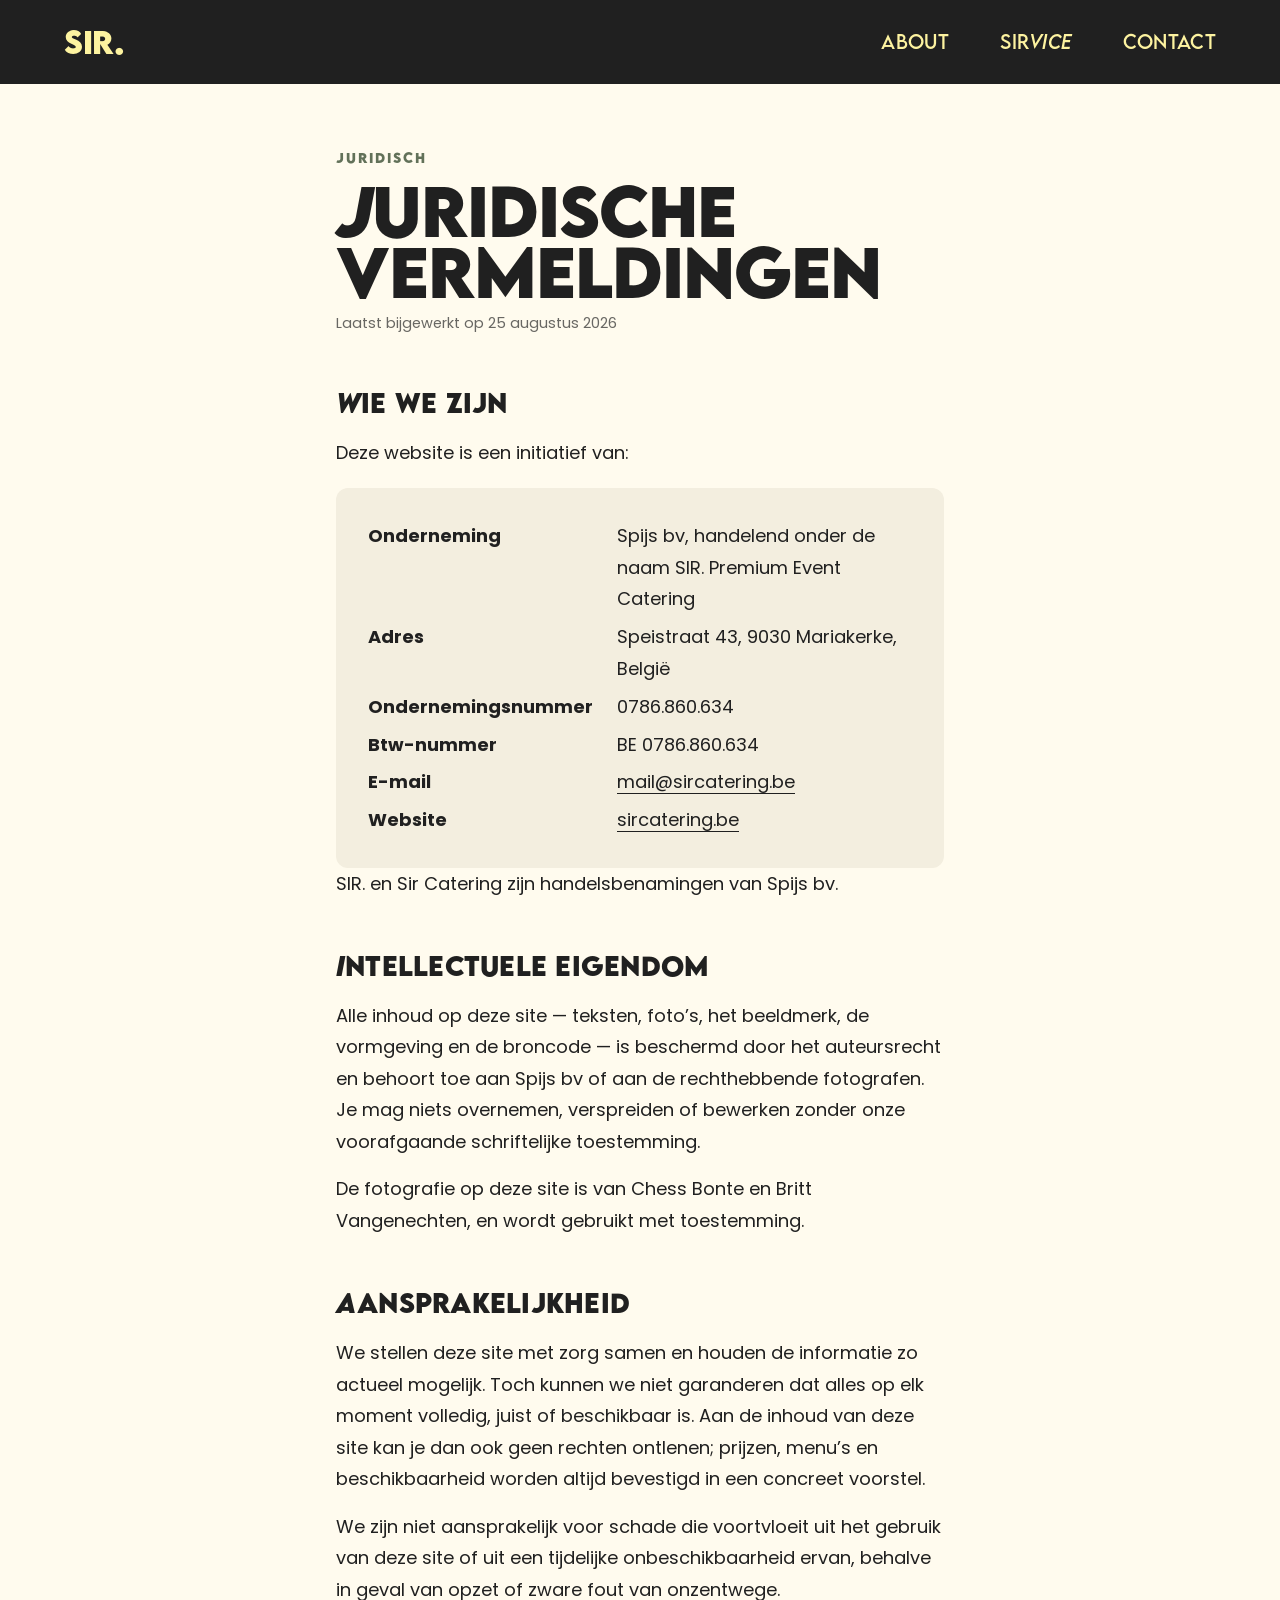
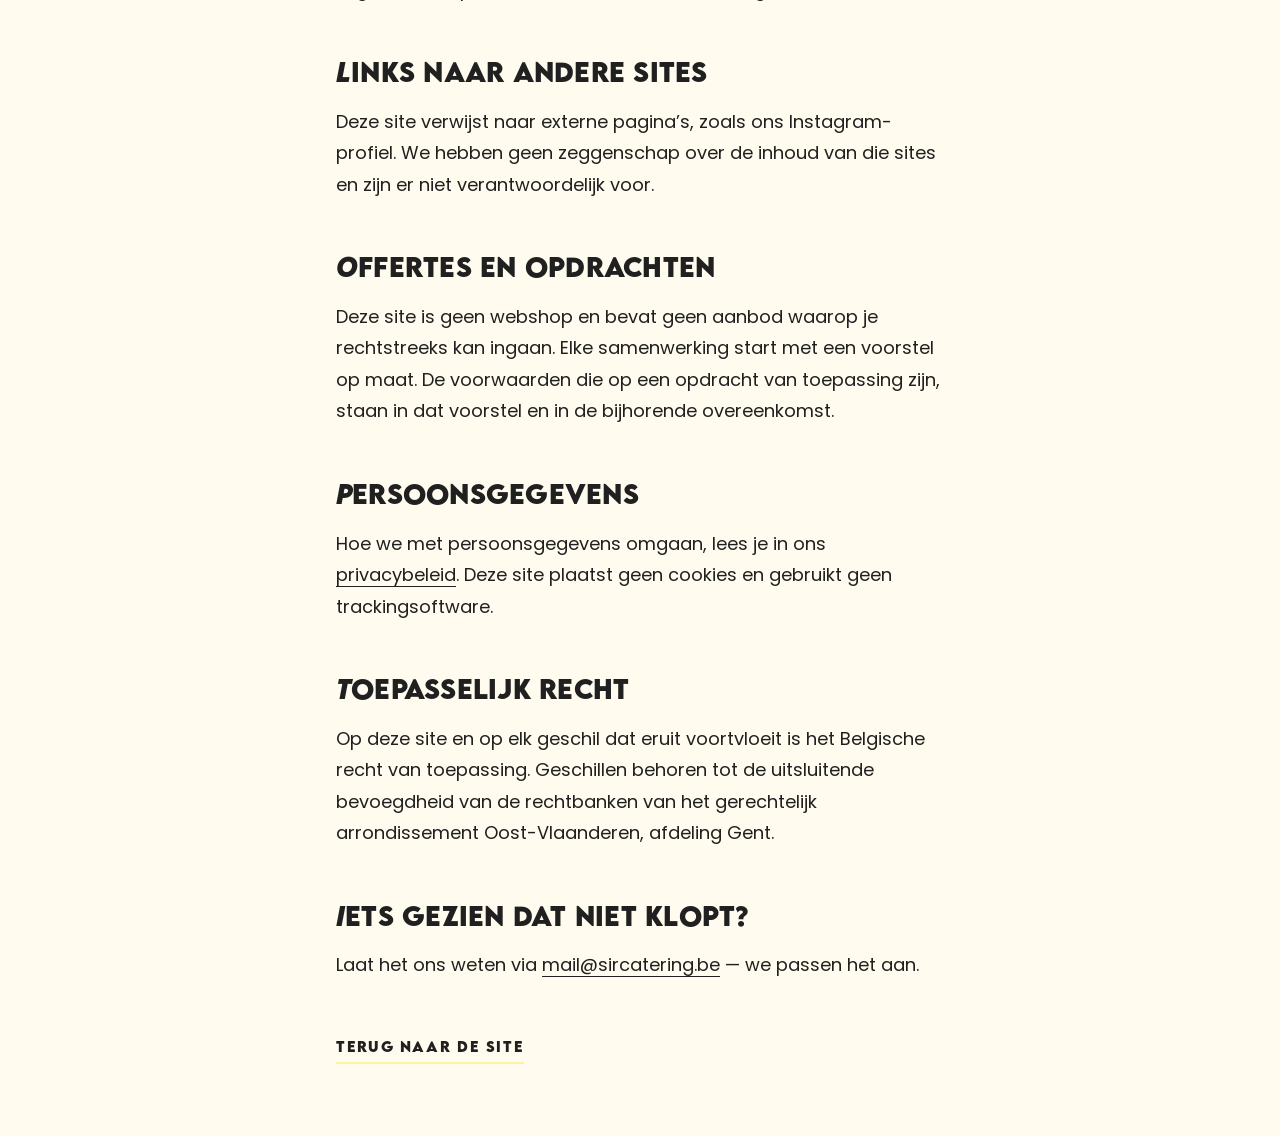
==== juridisch.html @ 424f3601 "Voeg de juridische vermeldingen toe en haal Google Fonts weg Twee nieuwe pagina's in de huisstijl: p" ====
<!DOCTYPE html>
<html lang="nl">
<head>
<meta charset="utf-8">
<meta name="viewport" content="width=device-width, initial-scale=1">
<title>Juridische vermeldingen — SIR. Premium Event Catering</title>
<meta name="description" content="Juridische vermeldingen van Spijs bv (SIR. Premium Event Catering): ondernemingsgegevens, intellectuele eigendom, aansprakelijkheid en toepasselijk recht.">
<meta name="theme-color" content="#202020">
<link rel="canonical" href="https://sircatering.be/juridisch.html">

<link rel="icon" href="favicon.ico" sizes="16x16 24x24 32x32 48x48 64x64 128x128 256x256">
<link rel="icon" href="assets/img/favicon-32.png" type="image/png" sizes="32x32">
<link rel="apple-touch-icon" href="assets/img/apple-touch-icon.png">

<link rel="preload" href="fonts/Poppins-Regular.woff2" as="font" type="font/woff2" crossorigin>
<link rel="preload" href="fonts/LEMONMILK-Bold.woff2" as="font" type="font/woff2" crossorigin>
<link rel="stylesheet" href="assets/css/style.css">
</head>

<body>
<a class="skip-link" href="#inhoud">Naar de inhoud</a>

<header class="site-header is-visible">
  <a class="site-header__logo" href="index.html" aria-label="SIR. — naar de startpagina">SIR.</a>
  <nav class="site-header__nav" aria-label="Hoofdnavigatie">
    <a href="index.html#about">About</a>
    <a href="index.html#sirvice">Sir<em>vice</em></a>
    <a href="index.html#contact">Contact</a>
  </nav>
</header>

<main class="legal" id="inhoud">
  <p class="legal__kicker">Juridisch</p>
  <h1>Juridische vermeldingen</h1>
  <p class="legal__updated">Laatst bijgewerkt op 25 augustus 2026</p>

  <h2>Wie we zijn</h2>
  <p>Deze website is een initiatief van:</p>
  <div class="legal__card">
    <dl>
      <dt>Onderneming</dt><dd>Spijs bv, handelend onder de naam SIR. Premium Event Catering</dd>
      <dt>Adres</dt><dd>Speistraat 43, 9030 Mariakerke, België</dd>
      <dt>Ondernemingsnummer</dt><dd>0786.860.634</dd>
      <dt>Btw-nummer</dt><dd>BE 0786.860.634</dd>
      <dt>E-mail</dt><dd><a href="mailto:mail@sircatering.be">mail@sircatering.be</a></dd>
      <dt>Website</dt><dd><a href="https://sircatering.be">sircatering.be</a></dd>
    </dl>
  </div>

  <p>SIR. en Sir Catering zijn handelsbenamingen van Spijs bv.</p>

  <h2>Intellectuele eigendom</h2>
  <p>Alle inhoud op deze site — teksten, foto’s, het beeldmerk, de vormgeving en
  de broncode — is beschermd door het auteursrecht en behoort toe aan Spijs bv of
  aan de rechthebbende fotografen. Je mag niets overnemen, verspreiden of
  bewerken zonder onze voorafgaande schriftelijke toestemming.</p>
  <p>De fotografie op deze site is van Chess Bonte en Britt Vangenechten, en wordt
  gebruikt met toestemming.</p>

  <h2>Aansprakelijkheid</h2>
  <p>We stellen deze site met zorg samen en houden de informatie zo actueel
  mogelijk. Toch kunnen we niet garanderen dat alles op elk moment volledig,
  juist of beschikbaar is. Aan de inhoud van deze site kan je dan ook geen
  rechten ontlenen; prijzen, menu’s en beschikbaarheid worden altijd bevestigd
  in een concreet voorstel.</p>
  <p>We zijn niet aansprakelijk voor schade die voortvloeit uit het gebruik van
  deze site of uit een tijdelijke onbeschikbaarheid ervan, behalve in geval van
  opzet of zware fout van onzentwege.</p>

  <h2>Links naar andere sites</h2>
  <p>Deze site verwijst naar externe pagina’s, zoals ons Instagram-profiel. We
  hebben geen zeggenschap over de inhoud van die sites en zijn er niet
  verantwoordelijk voor.</p>

  <h2>Offertes en opdrachten</h2>
  <p>Deze site is geen webshop en bevat geen aanbod waarop je rechtstreeks kan
  ingaan. Elke samenwerking start met een voorstel op maat. De voorwaarden die op
  een opdracht van toepassing zijn, staan in dat voorstel en in de bijhorende
  overeenkomst.</p>

  <h2>Persoonsgegevens</h2>
  <p>Hoe we met persoonsgegevens omgaan, lees je in ons
  <a href="privacy.html">privacybeleid</a>. Deze site plaatst geen cookies en
  gebruikt geen trackingsoftware.</p>

  <h2>Toepasselijk recht</h2>
  <p>Op deze site en op elk geschil dat eruit voortvloeit is het Belgische recht
  van toepassing. Geschillen behoren tot de uitsluitende bevoegdheid van de
  rechtbanken van het gerechtelijk arrondissement Oost-Vlaanderen, afdeling
  Gent.</p>

  <h2>Iets gezien dat niet klopt?</h2>
  <p>Laat het ons weten via
  <a href="mailto:mail@sircatering.be">mail@sircatering.be</a> — we passen het aan.</p>

  <a class="legal__back" href="index.html">Terug naar de site</a>
</main>
</body>
</html>
---- assets/css/style.css ----
/* ============================================================
   SIR. — Premium Event Catering
   Stylesheet volgens "STYLE SHEET SIR." (2026)
   ============================================================ */

/* ---------- Lettertypes -------------------------------------
   LEMON MILK is een betaald lettertype en zit niet in deze repo.
   Plaats de bestanden in /fonts (zie fonts/README.md) en ze worden
   automatisch gebruikt. Zolang ze ontbreken valt de site netjes
   terug op Outfit — een geometrische sans die er dicht bij ligt.
   ------------------------------------------------------------ */
/* LEMON MILK v5 (Marsnev) — donationware, zie fonts/READ_ME.txt.
   Vier gewichten × recht/cursief. woff2 eerst, otf als achtervang.
   Let op: deze gratis versie heeft GEEN kleine letters — 'a' toont als 'A'.
   Gebruik dit lettertype dus alleen voor tekst in hoofdletters. Alle plekken
   in deze stylesheet hebben text-transform: uppercase. */
@font-face {
  font-family: 'Lemon Milk';
  src: url('../../fonts/LEMONMILK-Light.woff2') format('woff2'),
       url('../../fonts/LEMONMILK-Light.otf') format('opentype');
  font-weight: 300;
  font-style: normal;
  font-display: swap;
}
@font-face {
  font-family: 'Lemon Milk';
  src: url('../../fonts/LEMONMILK-LightItalic.woff2') format('woff2'),
       url('../../fonts/LEMONMILK-LightItalic.otf') format('opentype');
  font-weight: 300;
  font-style: italic;
  font-display: swap;
}
@font-face {
  font-family: 'Lemon Milk';
  src: url('../../fonts/LEMONMILK-Regular.woff2') format('woff2'),
       url('../../fonts/LEMONMILK-Regular.otf') format('opentype');
  font-weight: 400;
  font-style: normal;
  font-display: swap;
}
@font-face {
  font-family: 'Lemon Milk';
  src: url('../../fonts/LEMONMILK-RegularItalic.woff2') format('woff2'),
       url('../../fonts/LEMONMILK-RegularItalic.otf') format('opentype');
  font-weight: 400;
  font-style: italic;
  font-display: swap;
}
@font-face {
  font-family: 'Lemon Milk';
  src: url('../../fonts/LEMONMILK-Medium.woff2') format('woff2'),
       url('../../fonts/LEMONMILK-Medium.otf') format('opentype');
  font-weight: 500 600;
  font-style: normal;
  font-display: swap;
}
@font-face {
  font-family: 'Lemon Milk';
  src: url('../../fonts/LEMONMILK-MediumItalic.woff2') format('woff2'),
       url('../../fonts/LEMONMILK-MediumItalic.otf') format('opentype');
  font-weight: 500 600;
  font-style: italic;
  font-display: swap;
}
@font-face {
  font-family: 'Lemon Milk';
  src: url('../../fonts/LEMONMILK-Bold.woff2') format('woff2'),
       url('../../fonts/LEMONMILK-Bold.otf') format('opentype');
  font-weight: 700 900;
  font-style: normal;
  font-display: swap;
}
@font-face {
  font-family: 'Lemon Milk';
  src: url('../../fonts/LEMONMILK-BoldItalic.woff2') format('woff2'),
       url('../../fonts/LEMONMILK-BoldItalic.otf') format('opentype');
  font-weight: 700 900;
  font-style: italic;
  font-display: swap;
}

/* Poppins wordt zelf gehost (SIL Open Font License, vrij te verspreiden).
   Zo gaat er geen enkel verzoek meer naar Google en dus ook geen IP-adres
   van de bezoeker — dat scheelt een lastige passage in de privacyverklaring
   en een cookiebanner. Alleen de latin-subset: de site is Nederlandstalig. */
@font-face {
  font-family: 'Poppins';
  src: url('../../fonts/Poppins-Regular.woff2') format('woff2');
  font-weight: 400;
  font-style: normal;
  font-display: swap;
}
@font-face {
  font-family: 'Poppins';
  src: url('../../fonts/Poppins-Bold.woff2') format('woff2');
  font-weight: 700;
  font-style: normal;
  font-display: swap;
}

/* ---------- Design tokens ----------------------------------- */
:root {
  /* Merkkleuren — exact uit de style sheet */
  --butter:    #FDF3A0;   /* Butter yellow */
  --olive:     #627159;   /* Olive Sage    */
  --charcoal:  #202020;   /* Charcoal      */
  --vanille:   #FFFBEE;   /* Soft Vanille  */

  /* Afgeleide tinten */
  --vanille-shade: #F3EEDF;              /* watermerk / plaatshouders */
  --olive-light: #9AAC8F;                /* olive op donkere ondergrond (contrast) */
  --charcoal-80: rgba(32, 32, 32, .8);
  --charcoal-55: rgba(32, 32, 32, .55);
  --ink-muted: rgba(32, 32, 32, .68);

  /* Typografie */
  --font-display: 'Lemon Milk', 'Outfit', 'Poppins', system-ui, sans-serif;
  --font-body: 'Poppins', system-ui, -apple-system, 'Segoe UI', sans-serif;

  /* Ritme */
  --pad-x: clamp(1.5rem, 5vw, 5.5rem);
  --pad-y: clamp(3rem, 8vh, 6rem);
  --header-h: 4.5rem;

  --ease: cubic-bezier(.4, 0, .2, 1);
}

@media (min-width: 60em) {
  :root { --header-h: 5.25rem; }
}

/* ---------- Reset ------------------------------------------- */
*, *::before, *::after { box-sizing: border-box; }

html {
  scroll-behavior: smooth;
  scroll-padding-top: var(--header-h);
  -webkit-text-size-adjust: 100%;
}

body {
  margin: 0;
  background: var(--vanille);
  color: var(--charcoal);
  font-family: var(--font-body);
  font-size: clamp(1rem, .95rem + .3vw, 1.125rem);
  line-height: 1.75;
  overflow-x: hidden;
  -webkit-font-smoothing: antialiased;
}

h1, h2, h3, p, figure, blockquote, ol, ul { margin: 0; }
ol, ul { padding: 0; list-style: none; }
img { display: block; max-width: 100%; }
a { color: inherit; }
button { font: inherit; color: inherit; border: 0; background: none; cursor: pointer; }
address { font-style: normal; }

/* Tweekleurig: de charcoal ring valt op tegen boter en wit, de gele halo
   valt op tegen charcoal. Zo is de focus overal zichtbaar. */
:focus-visible {
  outline: 3px solid var(--charcoal);
  outline-offset: 2px;
  box-shadow: 0 0 0 6px var(--butter);
  border-radius: 2px;
}

.visually-hidden {
  position: absolute !important;
  width: 1px; height: 1px;
  margin: -1px; padding: 0;
  overflow: hidden;
  clip: rect(0 0 0 0);
  white-space: nowrap;
}

.skip-link {
  position: absolute;
  top: 0; left: 50%;
  z-index: 200;
  transform: translate(-50%, -120%);
  padding: .75rem 1.5rem;
  background: var(--butter);
  color: var(--charcoal);
  font-family: var(--font-display);
  font-weight: 700;
  text-decoration: none;
  transition: transform .2s var(--ease);
}
.skip-link:focus-visible { transform: translate(-50%, 0); }

/* ---------- Herbruikbare typografie ------------------------- */
.section-title {
  font-family: var(--font-display);
  font-weight: 900;
  font-size: clamp(2.75rem, 1.5rem + 5vw, 5.5rem);
  line-height: .95;
  letter-spacing: -.015em;
  text-transform: uppercase;
  margin-bottom: 1.25rem;
}
/* De eerste letter van elke titel staat cursief, zoals in de voorstelling. */
.section-title::first-letter,
.booking__title::first-letter,
.booking__step h3::first-letter,
.reviews__lede h2::first-letter,
.footer__kicker::first-letter,
.quote__body p::first-letter { font-style: italic; }

/* "SIRVICE" hoort als één woord te lezen; de cursieve helft krijgt
   daarom iets negatieve ruimte terug — anders duwt de schuinstand ze los. */
.section-title em { font-style: italic; margin-left: -.08em; }

/* Het aanhalingsteken is een eigen merkvorm — een bol met een dunne staart.
   De voorstelling gebruikt twee richtingen: openend (66) bij About, Food en
   de quote; sluitend (99) bij Sirvice, Moments en Reviews. Het masker is de
   sluitende vorm; de openende is dezelfde vorm 180° gedraaid. */
.quote-mark {
  display: block;
  width: clamp(3.25rem, 5vw, 5rem);
  aspect-ratio: 128 / 88;
  margin-bottom: clamp(.75rem, 2vh, 1.5rem);
  background: var(--olive);
  -webkit-mask: url("data:image/svg+xml,%3Csvg xmlns='http://www.w3.org/2000/svg' viewBox='0 0 128 88' fill='%23000'%3E%3Cg%3E%3Ccircle cx='30' cy='30' r='30'/%3E%3Cpath d='M58 32c0 24-16 45-43 56l-4-8c21-12 33-30 34-52z'/%3E%3C/g%3E%3Cg transform='translate(68 0)'%3E%3Ccircle cx='30' cy='30' r='30'/%3E%3Cpath d='M58 32c0 24-16 45-43 56l-4-8c21-12 33-30 34-52z'/%3E%3C/g%3E%3C/svg%3E") no-repeat center / contain;
  mask: url("data:image/svg+xml,%3Csvg xmlns='http://www.w3.org/2000/svg' viewBox='0 0 128 88' fill='%23000'%3E%3Cg%3E%3Ccircle cx='30' cy='30' r='30'/%3E%3Cpath d='M58 32c0 24-16 45-43 56l-4-8c21-12 33-30 34-52z'/%3E%3C/g%3E%3Cg transform='translate(68 0)'%3E%3Ccircle cx='30' cy='30' r='30'/%3E%3Cpath d='M58 32c0 24-16 45-43 56l-4-8c21-12 33-30 34-52z'/%3E%3C/g%3E%3C/svg%3E") no-repeat center / contain;
}
.quote-mark--open { transform: rotate(180deg); }
.quote-mark--butter { background: var(--butter); }

.btn {
  display: inline-block;
  padding: 1rem 2.25rem;
  background: var(--butter);
  color: var(--charcoal);
  font-family: var(--font-display);
  font-weight: 700;
  font-size: .95rem;
  letter-spacing: .12em;
  text-transform: uppercase;
  text-decoration: none;
  border-radius: 999px;
  transition: transform .25s var(--ease), box-shadow .25s var(--ease);
}
.btn:hover { transform: translateY(-2px); box-shadow: 0 12px 28px rgba(0, 0, 0, .28); }

/* ============================================================
   FOTO-PLAATSHOUDERS
   Elke .ph toont een merkkader zolang de foto nog niet bestaat.
   Zodra het bestand in /images staat, verdwijnt de plaatshouder
   vanzelf — er hoeft niets aan de code te veranderen.
   ============================================================ */
.ph {
  position: relative;
  overflow: hidden;
  background-color: var(--vanille-shade);
}
.ph::before {
  content: '';
  position: absolute;
  left: 50%; top: 50%;
  width: min(52%, 16rem);
  aspect-ratio: 1024 / 827;
  transform: translate(-50%, -58%);
  background: rgba(255, 255, 255, .55);
  -webkit-mask: url('../img/mark.png') no-repeat center / contain;
  mask: url('../img/mark.png') no-repeat center / contain;
}
.ph::after {
  content: attr(data-label) ' · ' attr(data-size);
  position: absolute;
  left: 50%; bottom: clamp(1.5rem, 8%, 3rem);
  transform: translateX(-50%);
  padding: .45rem 1rem;
  background: rgba(32, 32, 32, .06);
  border: 1px dashed var(--charcoal-55);
  border-radius: 999px;
  color: var(--ink-muted);
  font-family: var(--font-display);
  font-size: .7rem;
  font-weight: 700;
  letter-spacing: .14em;
  text-transform: uppercase;
  white-space: nowrap;
}
.ph > img {
  position: absolute;
  inset: 0;
  z-index: 1;
  width: 100%; height: 100%;
  object-fit: cover;
}
/* Ontbrekende afbeelding → plaatshouder blijft zichtbaar */
.ph > img[data-missing] { display: none; }

/* Volvlak-beelden (hero, quote, contact, footer) zijn zwart-wit */
.ph--hero { background-color: var(--charcoal); }
.ph--hero > img { filter: grayscale(1); }
/* De voorstelling houdt de hero (rood) en reviews (groen) in kleur */
.ph--color > img { filter: none; }
.ph--hero::before { background: rgba(253, 243, 160, .15); }
/* Rechtsonder geparkeerd zodat het label niet botst met de tekst
   die over deze volvlak-beelden valt. */
.ph--hero::after {
  left: auto; right: clamp(1rem, 3vw, 2rem);
  bottom: clamp(1rem, 3vh, 2rem);
  transform: none;
  background: rgba(253, 243, 160, .08);
  border-color: rgba(253, 243, 160, .45);
  color: rgba(253, 243, 160, .8);
}

/* ============================================================
   HEADER
   ============================================================ */
.site-header {
  position: fixed;
  inset: 0 0 auto;
  z-index: 90;
  display: flex;
  align-items: center;
  justify-content: space-between;
  gap: 2rem;
  height: var(--header-h);
  padding-inline: var(--pad-x);
  background: var(--charcoal);
  /* visibility hoort erbij: alleen wegschuiven met transform laat de links
     bereikbaar met Tab terwijl ze buiten beeld staan. */
  transform: translateY(-100%);
  visibility: hidden;
  transition: transform .45s var(--ease), visibility 0s linear .45s;
}
.site-header.is-visible {
  transform: translateY(0);
  visibility: visible;
  transition: transform .45s var(--ease), visibility 0s linear 0s;
}
.menu-open .site-header {
  transform: translateY(-100%);
  visibility: hidden;
  transition: transform .45s var(--ease), visibility 0s linear .45s;
}

.site-header__logo {
  font-family: var(--font-display);
  font-weight: 900;
  font-size: clamp(1.5rem, 1.2rem + .8vw, 2rem);
  letter-spacing: -.01em;
  color: var(--butter);
  text-decoration: none;
  line-height: 1;
}

.site-header__nav {
  display: none;
  gap: clamp(2rem, 4vw, 4.5rem);
}
.site-header__nav a {
  position: relative;
  font-family: var(--font-display);
  font-size: clamp(1rem, .9rem + .3vw, 1.2rem);
  font-weight: 400;
  letter-spacing: .02em;
  text-transform: uppercase;
  text-decoration: none;
  color: var(--butter);
  padding-block: .35rem;
}
.site-header__nav a em { font-style: italic; margin-left: -.04em; }
.site-header__nav a::after {
  content: '';
  position: absolute;
  left: 0; bottom: 0;
  width: 100%; height: 2px;
  background: currentColor;
  transform: scaleX(0);
  transform-origin: right;
  transition: transform .3s var(--ease);
}
.site-header__nav a:hover::after,
.site-header__nav a[aria-current='true']::after { transform: scaleX(1); transform-origin: left; }

@media (min-width: 60em) {
  .site-header__nav { display: flex; }
  .site-header .burger { display: none; }
}

/* ---------- Hamburger --------------------------------------- */
.burger {
  display: grid;
  place-items: center;
  width: 2.75rem; height: 2.75rem;
  border-radius: 50%;
  background: var(--butter);
  flex: none;
}
.burger > span {
  display: grid;
  gap: 4px;
  width: 1.05rem;
}
.burger i {
  display: block;
  height: 2px;
  background: var(--charcoal);
  border-radius: 2px;
  transition: transform .3s var(--ease), opacity .2s var(--ease);
}
.burger[aria-expanded='true'] i:nth-child(1) { transform: translateY(6px) rotate(45deg); }
.burger[aria-expanded='true'] i:nth-child(2) { opacity: 0; }
.burger[aria-expanded='true'] i:nth-child(3) { transform: translateY(-6px) rotate(-45deg); }

/* ============================================================
   OVERLAY MENU
   ============================================================ */
.menu {
  position: fixed;
  inset: 0;
  z-index: 100;
  background: var(--charcoal);
  opacity: 0;
  visibility: hidden;
  /* visibility met 0s + vertraging, niet meegeanimeerd: een discrete property
     klapt anders pas halverwege de transitie om, en tot dat moment kan het
     paneel geen focus krijgen. */
  transition: opacity .4s var(--ease), visibility 0s linear .4s;
}
.menu.is-open {
  opacity: 1;
  visibility: visible;
  transition: opacity .4s var(--ease), visibility 0s linear 0s;
}

/* Sluitknop rechtsboven in het menu — zonder deze knop kan een muis- of
   touchgebruiker het menu alleen verlaten via een navigatielink. */
.menu__close {
  position: absolute;
  top: calc((var(--header-h) - 2.75rem) / 2);
  right: var(--pad-x);
  z-index: 2;
  display: grid;
  place-items: center;
  width: 2.75rem; height: 2.75rem;
  border-radius: 50%;
  background: var(--butter);
}
.menu__close > span { display: grid; place-items: center; width: 1.05rem; height: 1.05rem; }
.menu__close i {
  grid-area: 1 / 1;
  width: 100%; height: 2px;
  background: var(--charcoal);
  border-radius: 2px;
}
.menu__close i:nth-child(1) { transform: rotate(45deg); }
.menu__close i:nth-child(2) { opacity: 0; }
.menu__close i:nth-child(3) { transform: rotate(-45deg); }

.menu__inner {
  display: flex;
  flex-direction: column;
  /* auto-marges in plaats van justify-content: center — die klappen wél in
     bij overflow, zodat de bovenste items bereikbaar blijven. */
  justify-content: flex-start;
  gap: clamp(2rem, 6vh, 4rem);
  height: 100%;
  padding: calc(var(--header-h) + 2rem) var(--pad-x) var(--pad-y);
  overflow-y: auto;
}
.menu__inner > * { flex: none; }
.menu__nav { margin-top: auto; }
.menu__meta { margin-bottom: auto; }

.menu__nav { display: grid; gap: clamp(.5rem, 2vh, 1.25rem); }
.menu__nav a {
  display: flex;
  align-items: baseline;
  gap: 1.25rem;
  font-family: var(--font-display);
  font-weight: 900;
  font-size: clamp(2.25rem, 1rem + 6vw, 5rem);
  line-height: 1.05;
  letter-spacing: -.01em;
  text-transform: uppercase;
  text-decoration: none;
  color: var(--butter);
  opacity: 0;
  transform: translateY(1.25rem);
  transition: opacity .5s var(--ease), transform .5s var(--ease), color .25s var(--ease);
}
.menu.is-open .menu__nav a { opacity: 1; transform: none; }
.menu__nav a:nth-child(1) { transition-delay: .06s; }
.menu__nav a:nth-child(2) { transition-delay: .12s; }
.menu__nav a:nth-child(3) { transition-delay: .18s; }
.menu__nav a:nth-child(4) { transition-delay: .24s; }
.menu__nav a:nth-child(5) { transition-delay: .30s; }
.menu__nav a:hover { color: #fff; }
.menu__label::first-letter { font-style: italic; }
.menu__nav a em { font-style: italic; margin-left: -.06em; }
.menu__no {
  font-size: .85rem;
  font-weight: 400;
  letter-spacing: .2em;
  /* Lichtere olive: #627159 haalt op charcoal maar 3,1:1 en dit is
     echte tekst, geen decoratie. */
  color: var(--olive-light);
  flex: none;
}

.menu__meta {
  display: flex;
  flex-wrap: wrap;
  gap: 1rem clamp(2rem, 6vw, 5rem);
  color: var(--vanille);
  font-size: .95rem;
  line-height: 1.6;
}
.menu__meta a { color: var(--butter); text-decoration-thickness: 1px; text-underline-offset: 3px; }

/* ============================================================
   1. HERO
   ============================================================ */
.hero {
  position: relative;
  display: flex;
  flex-direction: column;
  min-height: 100svh;
  padding: clamp(1.25rem, 4vh, 2.5rem) var(--pad-x) clamp(1.75rem, 5vh, 3rem);
  background: var(--charcoal);
  color: #fff;
  overflow: hidden;
}
.hero__media { position: absolute; inset: 0; }

/* Kruisvervaging tussen de hero-beelden.
   Zonder JavaScript blijft het eerste beeld gewoon staan: de klasse
   is-crossfading wordt pas gezet zodra de wissel echt draait. */
.hero__media[data-crossfade] > img + img { opacity: 0; }
.hero__media.is-crossfading > img {
  opacity: 0;
  transition: opacity 2s var(--ease);
}
.hero__media.is-crossfading > img.is-active { opacity: 1; }
.hero__scrim {
  position: absolute;
  inset: 0;
  z-index: 2;
  /* Licht gehouden: de hero is nu één vast beeld met een diep rode
     achtergrond, dus de witte tekst staat er al contrastrijk op. Alleen de
     randen krijgen een vleugje diepte. */
  background:
    linear-gradient(180deg, rgba(32,32,32,.22) 0%, rgba(32,32,32,.04) 24%, rgba(32,32,32,.04) 72%, rgba(32,32,32,.30) 100%);
}
.hero > *:not(.hero__media):not(.hero__scrim) { position: relative; z-index: 3; }

.hero__top {
  display: flex;
  align-items: center;
  justify-content: space-between;
  gap: 1rem;
}
.hero__link {
  /* Poppins, niet het display-font: de twee hoeken horen rustig te blijven
     zodat het woordmerk het beeld draagt. */
  font-family: var(--font-body);
  font-weight: 700;
  font-size: clamp(.7rem, .6rem + .3vw, .95rem);
  letter-spacing: .16em;
  text-transform: uppercase;
  text-decoration: none;
  color: #fff;
  transition: color .25s var(--ease);
}
.hero__link:hover { color: var(--butter); }

.hero__center {
  /* De maat van het woordmerk staat hier, zodat de tagline er exact op kan
     uitlijnen zonder te gokken. */
  --wm: min(clamp(4.5rem, 42vw, 40rem), 58svh);
  flex: 1;
  display: flex;
  flex-direction: column;
  justify-content: center;
  width: fit-content;
  margin-inline: auto;
  max-width: 100%;
}

.hero__wordmark {
  display: flex;
  align-items: flex-end;
  /* De punt hoort krap tegen de R te staan, niet als los element ernaast. */
  gap: .022em;
  margin: 0;
  font-family: var(--font-display);
  font-weight: 900;
  /* Afgestemd op LEMON MILK, dat smaller loopt dan de terugvalletters: het
     woordmerk beslaat zo dezelfde breedte als in de voorstelling.
     De svh-grens houdt het binnen beeld op landschap-telefoons. */
  font-size: var(--wm);
  line-height: .85;
  letter-spacing: -.02em;
  color: var(--butter);
}
.hero__sir { display: block; }

/* De punt van "SIR." is tegelijk de menuknop. Hij hoort zich te gedragen als
   een echt punt: klein, en rustend op de basislijn van SIR.
   LEMON MILK heeft een kaphoogte van 0,799 em en een basislijn die met
   line-height .85 vrijwel samenvalt met de onderrand van het regelvak — met
   align-items: flex-end staat de bol dus goed met een marge van bijna nul.
   De streepjes zijn UITGESPAARD: het masker snijdt ze uit de bol, zodat de
   achtergrond erdoorheen komt in plaats van donkere balkjes. */
.hero__dot {
  position: relative;
  flex: none;
  display: block;
  width: .129em; height: .129em;
  /* Onderkant net boven de basislijn, zoals een punt hoort te staan.
     De onderrand van het regelvak ligt .005em ONDER de basislijn, dus
     .026em marge zet de bol .021em erboven — de maat uit de referentie. */
  margin-bottom: .026em;
  padding: 0;
  background: none;
  transition: transform .3s var(--ease);
}
/* De bol zit in een pseudo-element, NIET op de knop zelf: een masker snijdt
   ook de aanraakzone weg, waardoor het vergrote tikvlak hieronder verdween.
   De streepjes zijn UITGESPAARD, zodat de achtergrond erdoorheen komt in
   plaats van donkere balkjes. */
.hero__dot::before {
  content: '';
  position: absolute;
  inset: 0;
  background: var(--butter);
  -webkit-mask: url("data:image/svg+xml,%3Csvg xmlns='http://www.w3.org/2000/svg' viewBox='0 0 100 100'%3E%3Cpath fill-rule='evenodd' d='M50 0a50 50 0 1 0 .1 0zM27 33h46a4.5 4.5 0 0 1 0 9H27a4.5 4.5 0 0 1 0-9zm0 13h46a4.5 4.5 0 0 1 0 9H27a4.5 4.5 0 0 1 0-9zm0 13h46a4.5 4.5 0 0 1 0 9H27a4.5 4.5 0 0 1 0-9z'/%3E%3C/svg%3E") no-repeat center / contain;
  mask: url("data:image/svg+xml,%3Csvg xmlns='http://www.w3.org/2000/svg' viewBox='0 0 100 100'%3E%3Cpath fill-rule='evenodd' d='M50 0a50 50 0 1 0 .1 0zM27 33h46a4.5 4.5 0 0 1 0 9H27a4.5 4.5 0 0 1 0-9zm0 13h46a4.5 4.5 0 0 1 0 9H27a4.5 4.5 0 0 1 0-9zm0 13h46a4.5 4.5 0 0 1 0 9H27a4.5 4.5 0 0 1 0-9z'/%3E%3C/svg%3E") no-repeat center / contain;
}
/* Als punt is de bol klein, maar hij blijft de menuknop: dit onzichtbare
   vlak houdt hem overal minstens 44 px tikbaar. Werkt alleen omdat de knop
   zelf niet gemaskeerd is. */
.hero__dot::after {
  content: '';
  position: absolute;
  left: 50%; top: 50%;
  width: max(100%, 44px); height: max(100%, 44px);
  transform: translate(-50%, -50%);
}
.hero__dot:hover { transform: scale(1.08); }
/* De balkjes zitten in het masker; het span is er nog voor schermlezers. */
.hero__dot > span { position: absolute; width: 1px; height: 1px; overflow: hidden; clip-path: inset(50%); }

.hero__tagline {
  display: flex;
  flex-direction: column;
  /* Rechts uitgelijnd op de RECHTERRAND VAN DE R, niet op de bol — zo staat
     het in de voorstelling. Dat is de bol (.129em) plus de tussenruimte
     (.01em) eraf, en de negatieve letterafstand achter de R (.02em) er weer
     bij, want die zit nog in het regelvak van "SIR".
     Percentage rekent op .hero__center, dat exact zo breed is als het
     woordmerk. */
  align-items: flex-end;
  text-align: right;
  margin-right: calc(var(--wm) * .138);
  margin-top: clamp(.5rem, 1.5vh, 1.25rem);
  font-family: var(--font-display);
  font-size: clamp(1.05rem, .5rem + 2.4vw, 2.5rem);
  line-height: 1.15;
  letter-spacing: .01em;
  text-transform: uppercase;
  color: #fff;
}
.hero__tagline strong { font-weight: 800; }
.hero__tagline span { font-weight: 300; }
.hero__tagline { color: var(--vanille); }

.hero__address {
  text-align: center;
  font-family: var(--font-display);
  font-size: clamp(.72rem, .6rem + .35vw, 1rem);
  letter-spacing: .13em;
  text-transform: uppercase;
  color: rgba(255, 255, 255, .92);
}


/* ============================================================
   2 / 4 / 5 / 6. SPLIT-SECTIES
   ============================================================ */
.split {
  position: relative;
  display: grid;
  grid-template-columns: 1fr;
  background: var(--vanille);
}

.split__text {
  position: relative;
  display: flex;
  flex-direction: column;
  justify-content: center;
  padding: clamp(3.5rem, 9vh, 7rem) var(--pad-x);
  /* Licht paneel met een iets diepere tint als schild — zo staat het in
     de voorstelling. */
  background: var(--vanille);
  overflow: hidden;
}
/* Het merkteken als groot watermerk. Opgemeten in de voorstelling:
   het schild vult de VOLLEDIGE hoogte van het tekstpaneel, en zijn hart
   staat 22% van die hoogte links van de rechterrand van het paneel — in
   een smalle en een brede kolom precies hetzelfde. De translate werkt op
   de eigen breedte van het element, dus dat blijft kloppen bij elke
   kolombreedte. */
.split__text::before {
  content: '';
  position: absolute;
  z-index: 0;
  top: 0;
  right: 0;
  height: 100%;
  aspect-ratio: 1024 / 827;
  transform: translateX(32.2%);
  background: var(--vanille-shade);
  -webkit-mask: url('../img/mark.png') no-repeat center / contain;
  mask: url('../img/mark.png') no-repeat center / contain;
  pointer-events: none;
}
.split__card { position: relative; z-index: 1; max-width: 34rem; }
.split__card p + p { margin-top: 1.15rem; }
.split__tagline { font-weight: 600; }
.split__tagline em { font-style: italic; }
.text-link { text-decoration: underline; text-underline-offset: 3px; }

.split__text--end { align-items: flex-end; text-align: right; }
.split__text--end .quote-mark { margin-left: auto; }

.split__media { position: relative; min-height: 62vh; }

/* Desktop: twee gelijke kolommen op volle hoogte */
@media (min-width: 60em) {
  /* Hoogte minus de header: anders valt na een sprong vanuit het menu de
     onderkant van de sectie — met de carrousel-stippen — buiten beeld. */
  .split { grid-template-columns: 1fr 1fr; min-height: calc(100svh - var(--header-h)); }
  .split__media { min-height: 100%; }
}

/* Mobiel: tekst altijd eerst, beeld eronder. Zo volgt op de hero meteen de
   About-tekst in plaats van opnieuw een foto, en wisselen tekst en beeld
   elkaar de hele pagina door af. Alles links uitgelijnd voor de leesbaarheid. */
@media (max-width: 59.99em) {
  .split__text { order: 1; }
  .split__media { order: 2; }
  .split__text--end { align-items: flex-start; text-align: left; }
  .split__text--end .quote-mark { margin-left: 0; }
}

/* ============================================================
   CARROUSEL
   ============================================================ */
.carousel { position: relative; height: 100%; }
.carousel__viewport { height: 100%; overflow: hidden; }
.carousel__track {
  display: flex;
  height: 100%;
  transition: transform .6s var(--ease);
}
.carousel__slide {
  flex: 0 0 100%;
  min-width: 0;
  height: 100%;
}
.carousel__slide.ph::before { transform: translate(-50%, -58%) scale(.7); }
/* Boven de stippen houden */
.carousel__slide.ph::after { bottom: clamp(3.25rem, 14%, 5rem); }

.carousel__arrow {
  position: absolute;
  top: 50%;
  z-index: 3;
  display: grid;
  place-items: center;
  width: clamp(2.25rem, 3vw, 2.75rem);
  aspect-ratio: 1;
  transform: translateY(-50%);
  background: rgba(255, 255, 255, .92);
  border-radius: 50%;
  box-shadow: 0 4px 14px rgba(0, 0, 0, .18);
  transition: background .25s var(--ease), transform .25s var(--ease);
}
.carousel__arrow:hover { background: #fff; transform: translateY(-50%) scale(1.08); }
.carousel__arrow::before {
  content: '';
  width: .5rem; height: .5rem;
  border-top: 2px solid var(--charcoal);
  border-right: 2px solid var(--charcoal);
}
.carousel__arrow--prev { left: clamp(.75rem, 2%, 1.5rem); }
.carousel__arrow--prev::before { transform: translateX(2px) rotate(-135deg); }
.carousel__arrow--next { right: clamp(.75rem, 2%, 1.5rem); }
.carousel__arrow--next::before { transform: translateX(-2px) rotate(45deg); }

.carousel__dots {
  position: absolute;
  left: 50%; bottom: clamp(1rem, 4%, 2rem);
  z-index: 3;
  display: flex;
  gap: .55rem;
  transform: translateX(-50%);
}
.carousel__dots button {
  width: .6rem; aspect-ratio: 1;
  border-radius: 50%;
  background: rgba(255, 255, 255, .55);
  box-shadow: 0 1px 4px rgba(0, 0, 0, .25);
  transition: background .25s var(--ease), transform .25s var(--ease);
}
.carousel__dots button[aria-current='true'] { background: #fff; transform: scale(1.25); }

/* ============================================================
   3. QUOTE — korte uitspraak linksonder op een volvlak-beeld
   ============================================================ */
.quote {
  position: relative;
  display: flex;
  flex-direction: column;
  justify-content: flex-end;
  min-height: 100svh;
  padding: var(--pad-y) var(--pad-x) clamp(2rem, 6vh, 3.5rem);
  background: var(--charcoal);
  overflow: hidden;
}
.quote__media { position: absolute; inset: 0; }
.quote__scrim {
  position: absolute;
  inset: 0;
  z-index: 2;
  background: linear-gradient(180deg, rgba(32,32,32,.35) 0%, rgba(32,32,32,.25) 55%, rgba(32,32,32,.72) 100%);
}
.quote > *:not(.quote__media):not(.quote__scrim):not(.photo-credit) { position: relative; z-index: 3; }

.quote__body { margin: 0 0 clamp(1.5rem, 4vh, 2.75rem); color: var(--butter); }
.quote__body .quote-mark {
  width: clamp(2.25rem, 3.2vw, 3.25rem);
  margin-bottom: clamp(.6rem, 1.5vh, 1rem);
}
.quote__body p {
  font-family: var(--font-body);
  font-size: clamp(1.5rem, 1rem + 2.2vw, 2.9rem);
  line-height: 1.25;
}
.quote__sir {
  font-family: var(--font-display);
  font-weight: 900;
  font-size: clamp(2.25rem, 1.5rem + 3vw, 4.25rem);
  line-height: 1;
  letter-spacing: -.01em;
  color: var(--butter);
  opacity: .5;
}

/* Fotocredit — klein, rechtsonder, zoals in de voorstelling */
.photo-credit {
  position: absolute;
  right: var(--pad-x);
  bottom: clamp(1.25rem, 3vh, 2rem);
  z-index: 3;
  font-size: .8rem;
  letter-spacing: .02em;
  color: rgba(255, 255, 255, .6);
}
.photo-credit strong { font-weight: 600; color: rgba(255, 255, 255, .75); }

/* Het schild als grote, lichte overlay óver de foto — rechts van het midden,
   boven- en onderkant aflopend, zoals in de voorstelling. */
.shield-overlay {
  position: absolute;
  z-index: 2;
  top: -12%;
  left: 42%;
  width: min(72%, 64rem);
  aspect-ratio: 1024 / 827;
  background: rgba(255, 255, 255, .10);
  -webkit-mask: url('../img/mark.png') no-repeat center / contain;
  mask: url('../img/mark.png') no-repeat center / contain;
  pointer-events: none;
}

/* ============================================================
   6. CONTACT & BOOKING — donker, over de Porsche
   ============================================================ */
.booking {
  position: relative;
  padding: calc(var(--pad-y) + 1rem) var(--pad-x) calc(var(--pad-y) + 2rem);
  background: var(--charcoal);
  overflow: hidden;
}
.booking__media { position: absolute; inset: 0; }
.booking__scrim {
  position: absolute;
  inset: 0;
  z-index: 2;
  background: linear-gradient(180deg, rgba(32,32,32,.86) 0%, rgba(32,32,32,.55) 40%, rgba(32,32,32,.45) 70%, rgba(32,32,32,.72) 100%);
}
.booking__inner { position: relative; z-index: 3; max-width: 80rem; margin-inline: auto; }

/* Dun gezet — LEMON MILK Light — met een vet &-teken en cursief "Booking",
   precies zoals de voorstelling. */
.booking__title {
  font-family: var(--font-display);
  font-weight: 300;
  font-size: clamp(2.25rem, 1rem + 5.5vw, 5rem);
  line-height: 1;
  letter-spacing: .04em;
  text-align: center;
  text-transform: uppercase;
  color: var(--butter);
  margin-bottom: clamp(2.5rem, 7vh, 4.5rem);
}
.booking__title span { font-weight: 800; }
.booking__title em { font-style: italic; font-weight: 300; }

.booking__steps {
  --step-gap: clamp(2.5rem, 5vw, 3.5rem);
  display: grid;
  gap: var(--step-gap);
}
@media (min-width: 48em) {
  .booking__steps { grid-template-columns: repeat(3, 1fr); }
}

.booking__num {
  position: relative;
  display: flex;
  align-items: center;
  font-family: var(--font-display);
  font-weight: 400;
  font-size: clamp(2rem, 1rem + 2.5vw, 3.25rem);
  line-height: 1;
  color: var(--butter);
  margin-bottom: 1.25rem;
}

@media (min-width: 48em) {
  .booking__num { justify-content: center; }
  .booking__step:not(:last-child) .booking__num::after {
    content: '';
    position: absolute;
    top: 50%;
    left: calc(50% + 2.5rem);
    width: calc(100% + var(--step-gap) - 5rem);
    height: 9px;
    transform: translateY(-50%);
    background:
      radial-gradient(circle at calc(100% - 4px) 50%, rgba(255,255,255,.75) 3.5px, transparent 4px) no-repeat,
      linear-gradient(rgba(255,255,255,.45), rgba(255,255,255,.45)) no-repeat center / 100% 1px;
  }
}

.booking__step h3 {
  font-family: var(--font-display);
  font-weight: 800;
  font-size: clamp(1rem, .9rem + .5vw, 1.35rem);
  letter-spacing: .05em;
  text-transform: uppercase;
  color: #fff;
  margin-bottom: .6rem;
  text-shadow: 0 1px 12px rgba(0, 0, 0, .45);
}
.booking__step p {
  color: rgba(255, 255, 255, .93);
  text-shadow: 0 1px 12px rgba(0, 0, 0, .35);
}
@media (min-width: 48em) {
  .booking__step h3, .booking__step p { text-align: center; }
}

.booking__cta { margin-top: clamp(2.5rem, 6vh, 4rem); text-align: center; }

/* ============================================================
   8. REVIEWS — We Served. They Approved.
   Lichte, kleurige sectie: titel rechtsboven, review eronder,
   "SIR." gedempt linksonder — zoals de voorstelling.
   ============================================================ */
.reviews {
  position: relative;
  display: flex;
  flex-direction: column;
  min-height: 100svh;
  padding: calc(var(--header-h) + 1.5rem) var(--pad-x) clamp(2rem, 5vh, 3rem);
  color: #fff;
  overflow: hidden;
}
.reviews__media { position: absolute; inset: 0; }
/* Bewust licht: het groen mag doorkomen. Alleen rechts iets verdiept zodat
   de tekst daar leesbaar blijft. */
.reviews__scrim {
  position: absolute;
  inset: 0;
  z-index: 2;
  background: linear-gradient(100deg, rgba(32,32,32,.10) 0%, rgba(32,32,32,.20) 45%, rgba(38,44,32,.52) 100%);
}
.reviews > *:not(.reviews__media):not(.reviews__scrim):not(.shield-overlay):not(.photo-credit) { position: relative; z-index: 3; }

/* Titelblok rechtsboven */
.reviews__lede { align-self: flex-end; max-width: min(30rem, 82%); text-align: right; }
.reviews__kicker {
  font-family: var(--font-display);
  font-weight: 800;
  font-style: italic;
  font-size: clamp(1.35rem, 1rem + 1.6vw, 2.4rem);
  letter-spacing: .02em;
  text-transform: uppercase;
  color: var(--butter);
  text-shadow: 0 2px 16px rgba(0, 0, 0, .45);
}
.reviews__lede h2 {
  font-family: var(--font-body);
  font-weight: 400;
  font-size: clamp(1.2rem, .9rem + 1.5vw, 2.1rem);
  line-height: 1.25;
  color: var(--vanille);
  text-shadow: 0 2px 16px rgba(0, 0, 0, .45);
}

/* Review + pijltje, rechts uitgelijnd onder de titel */
.reviews__panel {
  align-self: flex-end;
  display: flex;
  align-items: center;
  gap: clamp(1rem, 2vw, 1.75rem);
  width: min(30rem, 90%);
  margin-top: clamp(2rem, 8vh, 5rem);
}
.reviews__quote { flex: 1; text-align: left; }
.reviews__quote .quote-mark { width: clamp(2.5rem, 3.5vw, 3.5rem); }
.reviews__viewport { display: grid; }
.reviews__viewport blockquote {
  grid-area: 1 / 1;
  margin: 0;
  opacity: 0;
  visibility: hidden;
  transition: opacity .5s var(--ease), visibility 0s linear .5s;
}
.reviews__viewport blockquote.is-active {
  opacity: 1;
  visibility: visible;
  transition: opacity .5s var(--ease), visibility 0s linear 0s;
}
.reviews__viewport p {
  font-size: clamp(1rem, .9rem + .5vw, 1.3rem);
  line-height: 1.55;
  color: var(--butter);
  text-shadow: 0 2px 16px rgba(0, 0, 0, .5);
}

.reviews__next {
  flex: none;
  display: grid;
  place-items: center;
  width: clamp(2.25rem, 3vw, 2.75rem);
  aspect-ratio: 1;
  background: var(--butter);
  border-radius: 50%;
  box-shadow: 0 4px 14px rgba(0, 0, 0, .35);
  transition: transform .25s var(--ease);
}
.reviews__next:hover { transform: scale(1.08); }
.reviews__next::before {
  content: '';
  width: .5rem; height: .5rem;
  border-top: 2px solid var(--charcoal);
  border-right: 2px solid var(--charcoal);
  transform: translateX(-2px) rotate(45deg);
}

/* Groot en gedempt linksonder, net als in de voorstelling */
.reviews__sir {
  margin-top: auto;
  font-family: var(--font-display);
  font-weight: 900;
  font-size: clamp(3rem, 2rem + 4.5vw, 7rem);
  line-height: 1;
  letter-spacing: -.01em;
  color: var(--butter);
  opacity: .5;
}

@media (max-width: 47.99em) {
  .reviews__lede, .reviews__panel { align-self: stretch; width: auto; max-width: none; }
}

/* ============================================================
   8. FOOTER
   ============================================================ */
.footer {
  position: relative;
  display: flex;
  flex-direction: column;
  min-height: min(92svh, 50rem);
  /* Onderaan krap gehouden om ruimte te maken voor het grote woordmerk, maar
     bovenaan minstens de hoogte van de vaste header — anders schuift die over
     "What's on the menu?" heen. */
  padding: max(var(--header-h), 4vh) var(--pad-x) clamp(1.25rem, 3vh, 2rem);
  background: var(--charcoal);
  color: #fff;
  overflow: hidden;
}
.footer__media { position: absolute; inset: 0; }
.footer__scrim {
  position: absolute;
  inset: 0;
  z-index: 2;
  background:
    linear-gradient(115deg, rgba(32,32,32,.74) 0%, rgba(32,32,32,.42) 45%, rgba(32,32,32,.55) 100%),
    linear-gradient(180deg, rgba(32,32,32,0) 45%, rgba(32,32,32,.5) 100%);
}

.footer__inner { position: relative; z-index: 3; flex: 1; display: flex; flex-direction: column; }

/* De kicker hoort gecentreerd boven het wordmark-blok. Deze wrapper is
   precies zo breed als dat blok, zodat centreren daarop uitlijnt en niet
   op de volle paginabreedte. */
.footer__lede { width: fit-content; }

.footer__kicker {
  font-family: var(--font-display);
  font-size: clamp(.85rem, .7rem + .5vw, 1.35rem);
  letter-spacing: .06em;
  text-transform: uppercase;
  color: #fff;
  margin-bottom: clamp(.5rem, 1.5vh, 1rem);
}

.footer__wordmark {
  display: grid;
  font-family: var(--font-display);
  font-weight: 900;
  font-style: italic;
  font-size: clamp(4.75rem, 21vw, 17rem);
  line-height: .82;
  letter-spacing: -.025em;
  text-transform: uppercase;
  color: var(--butter);
}

.footer__contact {
  margin-top: auto;
  padding-top: 1.5rem;
  display: grid;
  gap: .15rem;
  justify-items: end;
  text-align: right;
  font-size: clamp(.9rem, .85rem + .3vw, 1.1rem);
  line-height: 1.6;
  color: #fff;
  text-shadow: 0 1px 10px rgba(0, 0, 0, .5);
}
/* Deze twee regels zijn de call-to-action van de pagina; ze moeten er
   onmiskenbaar klikbaar uitzien, ook boven op een foto. */
.footer__contact a {
  display: inline-block;
  padding: .2rem 0;
  text-decoration: underline;
  text-decoration-thickness: 1px;
  text-underline-offset: .35em;
  text-decoration-color: rgba(253, 243, 160, .55);
  transition: color .25s var(--ease), text-decoration-color .25s var(--ease);
}
.footer__contact a:hover,
.footer__contact a:focus-visible {
  color: var(--butter);
  text-decoration-color: var(--butter);
}

.footer__legal {
  position: relative;
  z-index: 3;
  display: flex;
  flex-wrap: wrap;
  align-items: baseline;
  justify-content: space-between;
  gap: .75rem 1.5rem;
  margin-top: clamp(2rem, 5vh, 3.5rem);
  padding-top: 1.25rem;
  border-top: 1px solid rgba(255, 255, 255, .18);
  font-size: .8rem;
  letter-spacing: .06em;
  text-transform: uppercase;
  color: rgba(255, 255, 255, .72);
}
/* Bedrijfsgegevens: verplichte vermeldingen, gescheiden door een puntje. */
.footer__company { display: flex; flex-wrap: wrap; gap: .35rem 1rem; }
.footer__company span + span::before { content: '·'; margin-right: 1rem; opacity: .55; }
.footer__links { display: flex; flex-wrap: wrap; gap: .35rem 1.5rem; }
.footer__legal a { text-decoration: none; }
.footer__legal a:hover { color: var(--butter); }

@media (max-width: 47.99em) {
  .footer__contact { justify-items: start; text-align: left; }
}

/* ============================================================
   SCROLL-REVEAL
   ============================================================ */
/* Bewust gekoppeld aan .js: zonder JavaScript blijft alle tekst zichtbaar. */
.js .reveal {
  opacity: 0;
  transform: translateY(1.75rem);
  transition: opacity .7s var(--ease), transform .7s var(--ease);
}
.js .reveal.is-in { opacity: 1; transform: none; }

/* ============================================================
   TOEGANKELIJKHEID — minder beweging
   ============================================================ */
@media (prefers-reduced-motion: reduce) {
  html { scroll-behavior: auto; }
  *, *::before, *::after {
    animation-duration: .001ms !important;
    animation-iteration-count: 1 !important;
    transition-duration: .001ms !important;
  }
  /* .js-prefix nodig: anders verliest deze regel het van .js .reveal */
  .js .reveal { opacity: 1; transform: none; }
}

/* ============================================================
   JURIDISCHE PAGINA'S (privacy, juridisch)
   Eén leeskolom, dezelfde huisstijl, geen franje.
   ============================================================ */
.legal {
  max-width: 46rem;
  margin-inline: auto;
  padding: calc(var(--header-h) + clamp(2.5rem, 7vh, 5rem)) var(--pad-x) clamp(3rem, 8vh, 6rem);
}
.legal__kicker {
  font-family: var(--font-display);
  font-size: .8rem;
  font-weight: 700;
  letter-spacing: .16em;
  text-transform: uppercase;
  color: var(--olive);
  margin-bottom: .75rem;
}
.legal h1 {
  font-family: var(--font-display);
  font-weight: 900;
  font-size: clamp(2.25rem, 1.25rem + 4vw, 4rem);
  line-height: .95;
  letter-spacing: -.015em;
  text-transform: uppercase;
  margin-bottom: .5rem;
}
.legal h1::first-letter { font-style: italic; }
.legal__updated { color: var(--ink-muted); font-size: .9rem; margin-bottom: clamp(2rem, 5vh, 3.5rem); }

.legal h2 {
  font-family: var(--font-display);
  font-weight: 800;
  font-size: clamp(1.15rem, 1rem + .7vw, 1.6rem);
  letter-spacing: .01em;
  text-transform: uppercase;
  margin: clamp(2rem, 5vh, 3rem) 0 .75rem;
}
.legal h2::first-letter { font-style: italic; }
.legal h3 { font-weight: 700; font-size: 1.05rem; margin: 1.5rem 0 .35rem; }
.legal p + p, .legal ul + p, .legal p + ul { margin-top: 1rem; }
.legal ul { list-style: none; display: grid; gap: .5rem; margin-top: .75rem; }
.legal ul li { padding-left: 1.35rem; position: relative; }
.legal ul li::before {
  content: '';
  position: absolute;
  left: 0; top: .72em;
  width: .5rem; height: .5rem;
  border-radius: 50%;
  background: var(--olive);
}
.legal a { color: inherit; text-decoration-thickness: 1px; text-underline-offset: .25em; }
.legal a:hover { color: var(--olive); }

/* Bedrijfsgegevens: één blok dat op elke juridische pagina terugkomt */
.legal__card {
  margin-top: 1.25rem;
  padding: clamp(1.25rem, 3vw, 2rem);
  background: var(--vanille-shade);
  border-radius: .75rem;
}
.legal__card dl { display: grid; grid-template-columns: auto 1fr; gap: .4rem 1.5rem; margin: 0; }
.legal__card dt { font-weight: 700; }
.legal__card dd { margin: 0; }
@media (max-width: 34em) {
  .legal__card dl { grid-template-columns: 1fr; gap: .1rem; }
  .legal__card dd { margin-bottom: .6rem; }
}

.legal__back {
  display: inline-block;
  margin-top: clamp(2.5rem, 6vh, 4rem);
  font-family: var(--font-display);
  font-weight: 700;
  font-size: .85rem;
  letter-spacing: .12em;
  text-transform: uppercase;
  text-decoration: none;
  border-bottom: 2px solid var(--butter);
  padding-bottom: .2rem;
}
.legal__back:hover { border-color: var(--olive); }
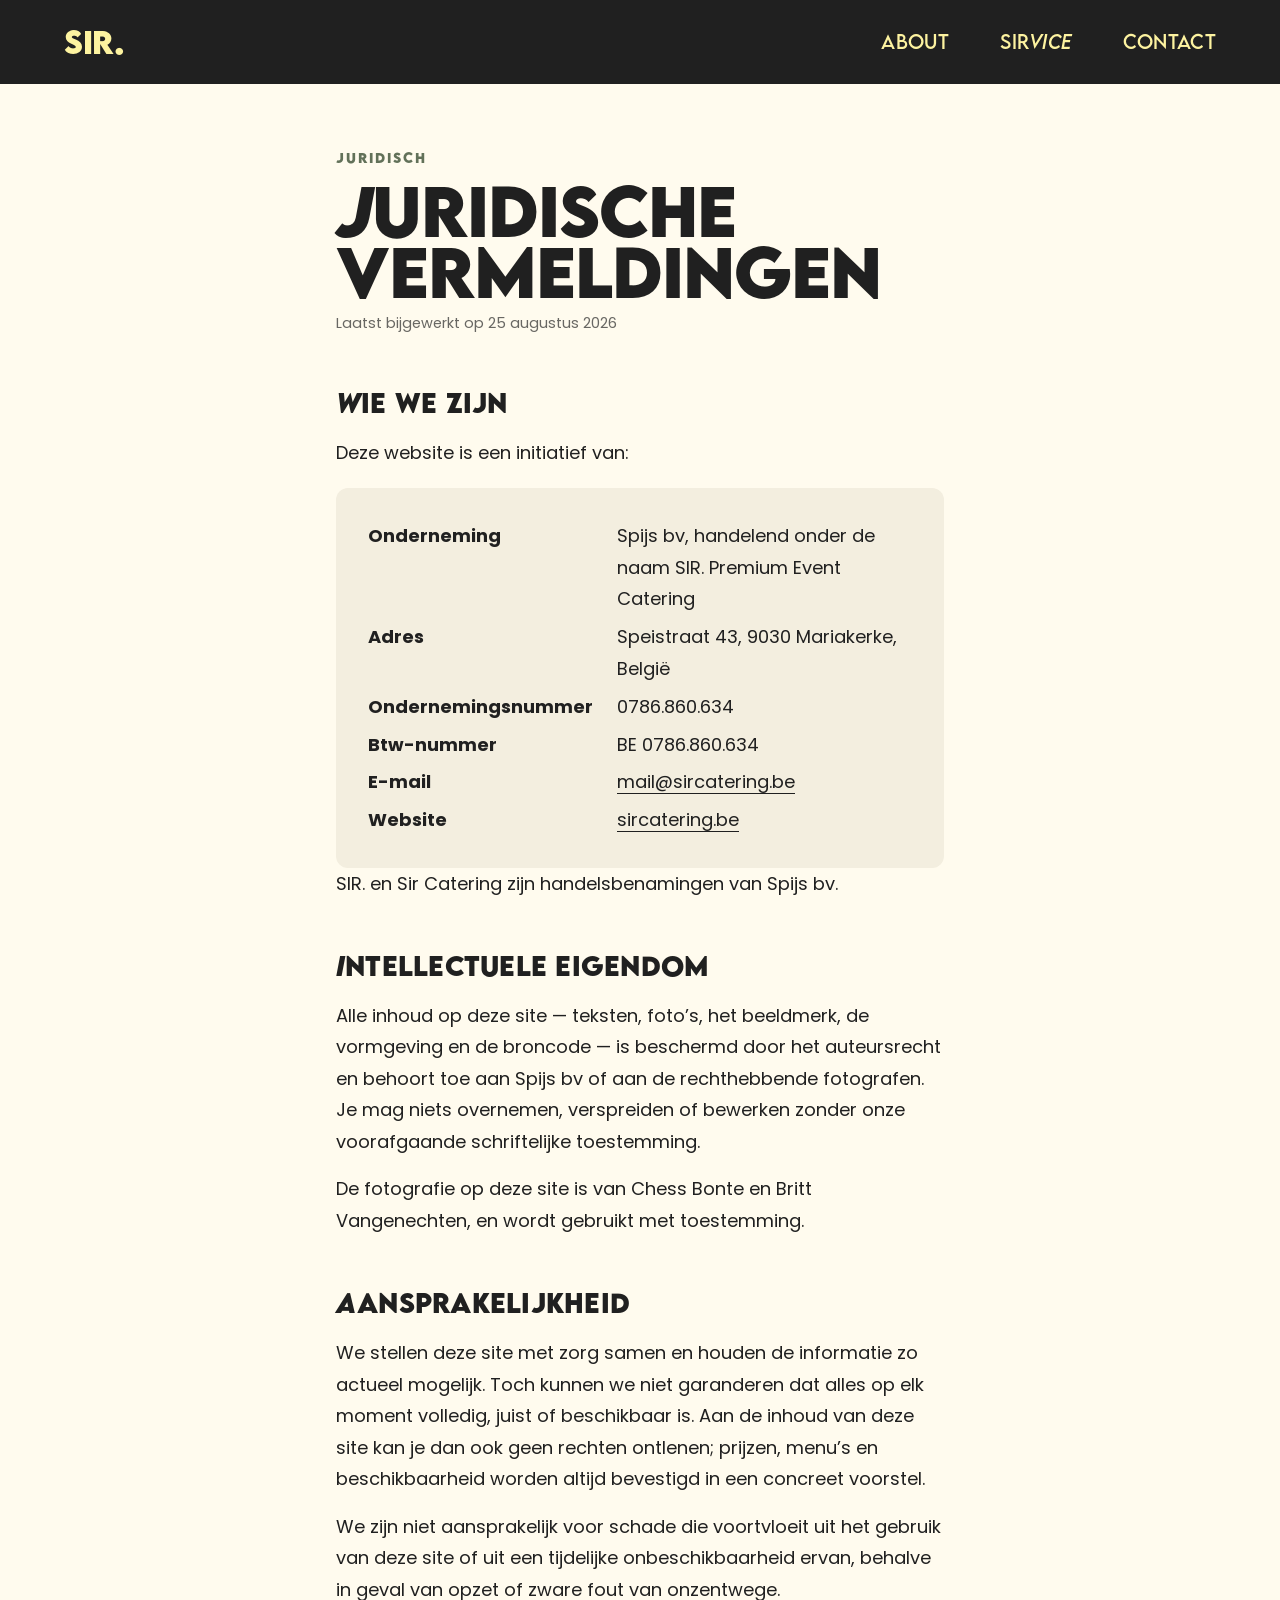
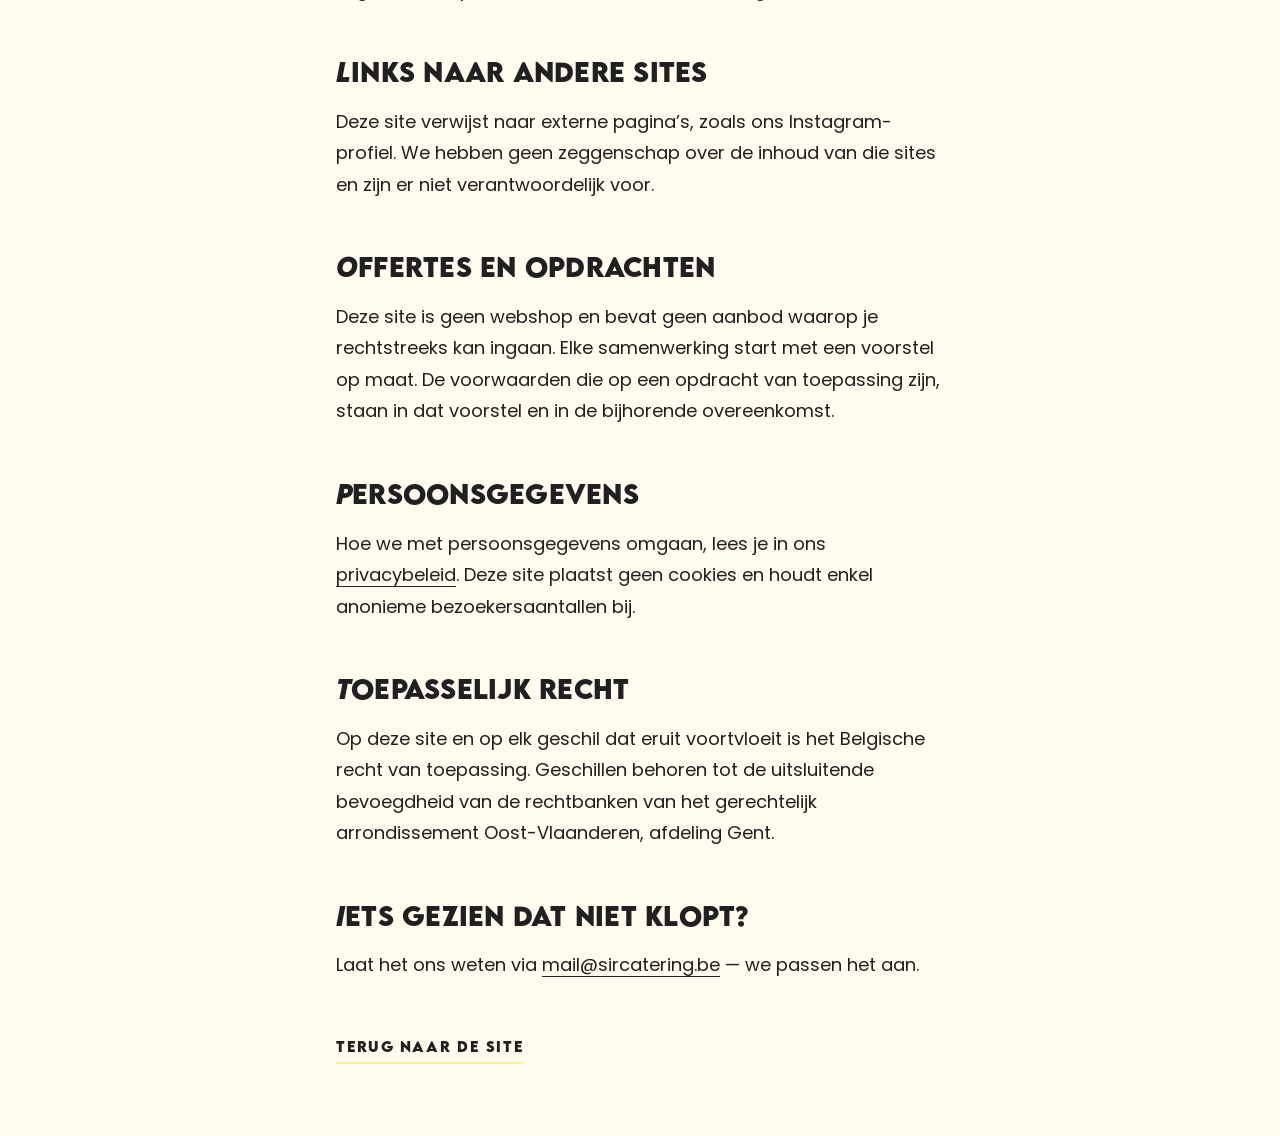
==== commit 85b263f6: "Voeg de SuperHoreca-statistiektag toe en pas het privacybeleid aan De cookieloze site-tag staat op i" ====
--- a/juridisch.html
+++ b/juridisch.html
@@ -15,6 +15,7 @@
 <link rel="preload" href="fonts/Poppins-Regular.woff2" as="font" type="font/woff2" crossorigin>
 <link rel="preload" href="fonts/LEMONMILK-Bold.woff2" as="font" type="font/woff2" crossorigin>
 <link rel="stylesheet" href="assets/css/style.css">
+<script src="https://superhoreca.app/embed/site.v1.js" async data-o="cmvmku9dz000130gskl0solmu.vjpNCRUijGzMNuKa"></script>
 </head>
 
 <body>
@@ -81,7 +82,7 @@
   <h2>Persoonsgegevens</h2>
   <p>Hoe we met persoonsgegevens omgaan, lees je in ons
   <a href="privacy.html">privacybeleid</a>. Deze site plaatst geen cookies en
-  gebruikt geen trackingsoftware.</p>
+  houdt enkel anonieme bezoekersaantallen bij.</p>
 
   <h2>Toepasselijk recht</h2>
   <p>Op deze site en op elk geschil dat eruit voortvloeit is het Belgische recht
--- a/assets/css/style.css
+++ b/assets/css/style.css
@@ -190,7 +190,8 @@
 .skip-link:focus-visible { transform: translate(-50%, 0); }
 
 /* ---------- Herbruikbare typografie ------------------------- */
-.section-title {
+.section-title,
+.reviews__kicker {
   font-family: var(--font-display);
   font-weight: 900;
   font-size: clamp(2.75rem, 1.5rem + 5vw, 5.5rem);
@@ -204,8 +205,8 @@
 .booking__title::first-letter,
 .booking__step h3::first-letter,
 .reviews__lede h2::first-letter,
-.footer__kicker::first-letter,
-.quote__body p::first-letter { font-style: italic; }
+.reviews__kicker::first-letter,
+.footer__kicker::first-letter { font-style: italic; }
 
 /* "SIRVICE" hoort als één woord te lezen; de cursieve helft krijgt
    daarom iets negatieve ruimte terug — anders duwt de schuinstand ze los. */
@@ -215,16 +216,38 @@
    De voorstelling gebruikt twee richtingen: openend (66) bij About, Food en
    de quote; sluitend (99) bij Sirvice, Moments en Reviews. Het masker is de
    sluitende vorm; de openende is dezelfde vorm 180° gedraaid. */
+/* Het aanhalingsteken is het ECHTE teken uit LEMON MILK, niet langer een
+   natekening in een SVG-masker: die had te dikke, stompe staarten.
+   Opgemeten in het font (per em): inkt 0,5405 breed en 0,3657 hoog, met de
+   inktbovenkant 0,8022 boven de basislijn en een linkermarge van 0,0342.
+   Met line-height 1 ligt de basislijn 0,92 em onder de kaderbovenkant, dus
+   staat de inkt 0,1178 em lager. Omgerekend naar de kaderbreedte:
+   font-size 185% en een verschuiving van -21,8% / -6,33%.
+   Zo blijft `width` de maat bepalen en werken alle bestaande
+   maat-overschrijvingen en marges ongewijzigd. */
+/* Het aanhalingsteken is een merkelement, geen letterteken: geen enkele
+   LEMON MILK-snede heeft deze vorm (die hebben massieve druppels met een
+   korte, dikke staart). Hier natekend uit de aangeleverde referentie.
+   Verhoudingen, met de bal als maat: totale hoogte 1,7 bal, de punt 0,35
+   bal rechts van het balmidden, tussenruimte tussen de bollen 0,2 bal.
+   Bal en staart staan als twee losse vormen in het masker, zodat ze
+   samensmelten zonder gedoe met vulregels. */
+/* Het aanhalingsteken is een merkelement, geen letterteken: geen enkele
+   LEMON MILK-snede heeft deze vorm. De vorm komt rechtstreeks uit de
+   aangeleverde voorstelling en staat in assets/img/quote-mark.svg.
+   Het is een MASKER, dus de vorm zit in het bestand en de kleur in de CSS —
+   zo staat hetzelfde teken per sectie in de juiste kleur. */
 .quote-mark {
   display: block;
   width: clamp(3.25rem, 5vw, 5rem);
-  aspect-ratio: 128 / 88;
+  aspect-ratio: 468.55 / 355.88;
   margin-bottom: clamp(.75rem, 2vh, 1.5rem);
   background: var(--olive);
-  -webkit-mask: url("data:image/svg+xml,%3Csvg xmlns='http://www.w3.org/2000/svg' viewBox='0 0 128 88' fill='%23000'%3E%3Cg%3E%3Ccircle cx='30' cy='30' r='30'/%3E%3Cpath d='M58 32c0 24-16 45-43 56l-4-8c21-12 33-30 34-52z'/%3E%3C/g%3E%3Cg transform='translate(68 0)'%3E%3Ccircle cx='30' cy='30' r='30'/%3E%3Cpath d='M58 32c0 24-16 45-43 56l-4-8c21-12 33-30 34-52z'/%3E%3C/g%3E%3C/svg%3E") no-repeat center / contain;
-  mask: url("data:image/svg+xml,%3Csvg xmlns='http://www.w3.org/2000/svg' viewBox='0 0 128 88' fill='%23000'%3E%3Cg%3E%3Ccircle cx='30' cy='30' r='30'/%3E%3Cpath d='M58 32c0 24-16 45-43 56l-4-8c21-12 33-30 34-52z'/%3E%3C/g%3E%3Cg transform='translate(68 0)'%3E%3Ccircle cx='30' cy='30' r='30'/%3E%3Cpath d='M58 32c0 24-16 45-43 56l-4-8c21-12 33-30 34-52z'/%3E%3C/g%3E%3C/svg%3E") no-repeat center / contain;
-}
-.quote-mark--open { transform: rotate(180deg); }
+  -webkit-mask: url('../img/quote-mark.svg') no-repeat center / contain;
+  mask: url('../img/quote-mark.svg') no-repeat center / contain;
+}
+/* Het sluitteken is dezelfde vorm, een halve slag gedraaid. */
+.quote-mark--close { transform: rotate(180deg); }
 .quote-mark--butter { background: var(--butter); }
 
 .btn {
@@ -282,7 +305,11 @@
   text-transform: uppercase;
   white-space: nowrap;
 }
-.ph > img {
+/* Ook via <picture>: dat element krijgt display: contents, zodat het beeld
+   zich gedraagt als direct kind en de absolute plaatsing blijft werken. */
+.ph > picture { display: contents; }
+.ph > img,
+.ph > picture > img {
   position: absolute;
   inset: 0;
   z-index: 1;
@@ -290,7 +317,8 @@
   object-fit: cover;
 }
 /* Ontbrekende afbeelding → plaatshouder blijft zichtbaar */
-.ph > img[data-missing] { display: none; }
+.ph > img[data-missing],
+.ph > picture > img[data-missing] { display: none; }
 
 /* Volvlak-beelden (hero, quote, contact, footer) zijn zwart-wit */
 .ph--hero { background-color: var(--charcoal); }
@@ -520,12 +548,35 @@
    ============================================================ */
 .hero {
   position: relative;
+  display: grid;
+  place-items: center;
+  /* Geen min-height: de sectie is exact zo hoog als het kader. Met een
+     min-height zou er ruimte boven en onder ontstaan zodra het kader lager
+     is dan het venster, en dat is precies de opvulling die eruit moest.
+     Op telefoons zet de mobiele regel het kader wel op schermhoogte. */
+  /* Diep rood uit de foto zelf bemonsterd (randen lopen van rgb(111,1,0) tot
+     rgb(183,3,4)); dit is de ruimte naast het kader op brede schermen. */
+  background: rgb(124, 1, 1);
+  color: #fff;
+  overflow: hidden;
+}
+/* Het kader heeft de verhouding van de foto en past zich binnen het scherm:
+   de smalste kant bepaalt de maat, dus de hele foto blijft zichtbaar in
+   plaats van een uitsnede. Alle maten erbinnen staan in cqw, dus de tekst
+   houdt dezelfde verhouding tot de foto op elk formaat. */
+.hero__frame {
+  position: relative;
+  container-type: inline-size;
+  /* Volle breedte, net als het footer-kader: geen opvulling naast de foto.
+     De hoogte volgt uit de verhouding, dus de hele foto blijft zichtbaar. */
+  width: 100%;
+  aspect-ratio: 2000 / 1414;
   display: flex;
   flex-direction: column;
-  min-height: 100svh;
-  padding: clamp(1.25rem, 4vh, 2.5rem) var(--pad-x) clamp(1.75rem, 5vh, 3rem);
-  background: var(--charcoal);
-  color: #fff;
+  /* GEEN horizontale padding: cqw rekent op de content-box, dus met padding
+     zou het woordmerk een fractie te klein uitvallen. De zijmarges staan op
+     de kinderen. */
+  padding: clamp(1.25rem, 4vh, 2.5rem) 0 clamp(1.75rem, 5vh, 3rem);
   overflow: hidden;
 }
 .hero__media { position: absolute; inset: 0; }
@@ -549,9 +600,13 @@
   background:
     linear-gradient(180deg, rgba(32,32,32,.22) 0%, rgba(32,32,32,.04) 24%, rgba(32,32,32,.04) 72%, rgba(32,32,32,.30) 100%);
 }
-.hero > *:not(.hero__media):not(.hero__scrim) { position: relative; z-index: 3; }
+.hero__frame > *:not(.hero__media):not(.hero__scrim):not(.hero__center) { position: relative; z-index: 3; }
+/* Apart en met lage specificiteit, zodat de mobiele regel de plaatsing kan
+   overnemen. */
+.hero__center { position: relative; z-index: 3; }
 
 .hero__top {
+  padding-inline: var(--pad-x);
   display: flex;
   align-items: center;
   justify-content: space-between;
@@ -574,7 +629,10 @@
 .hero__center {
   /* De maat van het woordmerk staat hier, zodat de tagline er exact op kan
      uitlijnen zonder te gokken. */
-  --wm: min(clamp(4.5rem, 42vw, 40rem), 58svh);
+  /* Maat t.o.v. het KADER (cqw), niet het scherm: zo blijft de verhouding
+     tussen de tekst en de foto gelijk op elk formaat. De svh-grens is niet
+     meer nodig, want het kader past al binnen het scherm. */
+  --wm: 42cqw;
   flex: 1;
   display: flex;
   flex-direction: column;
@@ -587,8 +645,10 @@
 .hero__wordmark {
   display: flex;
   align-items: flex-end;
-  /* De punt hoort krap tegen de R te staan, niet als los element ernaast. */
-  gap: .022em;
+  /* Tussenruimte tussen de R en de punt: 0,0543 kaphoogte uit de aangeleverde
+     SVG, plus de 0,01323 em waarmee de R rechts buiten zijn regelvak valt
+     door de negatieve letterafstand. */
+  gap: .0566em;
   margin: 0;
   font-family: var(--font-display);
   font-weight: 900;
@@ -613,11 +673,14 @@
   position: relative;
   flex: none;
   display: block;
-  width: .129em; height: .129em;
-  /* Onderkant net boven de basislijn, zoals een punt hoort te staan.
-     De onderrand van het regelvak ligt .005em ONDER de basislijn, dus
-     .026em marge zet de bol .021em erboven — de maat uit de referentie. */
-  margin-bottom: .026em;
+  /* Maat uit de aangeleverde SVG: de bol is 0,2274 x de kaphoogte van SIR,
+     omgerekend met de kaphoogte van LEMON MILK (0,7988 em). */
+  width: .1816em; height: .1816em;
+  /* In de SVG staat de onderkant van de bol op de basislijn van de R (0,002
+     kaphoogte eronder, dus verwaarloosbaar). De onderrand van het regelvak
+     ligt .005em ONDER die basislijn, dus tilt deze marge de bol precies
+     terug tot op de basislijn. */
+  margin-bottom: .005em;
   padding: 0;
   background: none;
   transition: transform .3s var(--ease);
@@ -659,7 +722,7 @@
      woordmerk. */
   align-items: flex-end;
   text-align: right;
-  margin-right: calc(var(--wm) * .138);
+  margin-right: calc(var(--wm) * .225);
   margin-top: clamp(.5rem, 1.5vh, 1.25rem);
   font-family: var(--font-display);
   font-size: clamp(1.05rem, .5rem + 2.4vw, 2.5rem);
@@ -673,6 +736,7 @@
 .hero__tagline { color: var(--vanille); }
 
 .hero__address {
+  padding-inline: var(--pad-x);
   text-align: center;
   font-family: var(--font-display);
   font-size: clamp(.72rem, .6rem + .35vw, 1rem);
@@ -680,7 +744,70 @@
   text-transform: uppercase;
   color: rgba(255, 255, 255, .92);
 }
-
+/* Het adres linkt naar de kaart, maar zonder streep eronder: de hero moet
+   rustig blijven. Het geel bij hover en focus maakt duidelijk dat het klikt;
+   de focusring van de browser blijft staan voor wie met het toetsenbord werkt. */
+.hero__address a {
+  color: inherit;
+  text-decoration: none;
+  transition: color .25s var(--ease);
+}
+.hero__address a:hover,
+.hero__address a:focus-visible { color: var(--butter); }
+
+
+/* Op een staand scherm past een LIGGENDE foto alleen volledig in beeld als
+   het kader een band wordt: op 375x812 zou dat 375x265 zijn met 273 px rood
+   boven en onder, dus twee derde leeg. Daar vult de hero daarom het scherm en
+   valt er een deel van de foto weg (ongeveer 60% blijft zichtbaar).
+   Een staande uitsnede van de foto zou dit oplossen; die is er nog niet. */
+@media (max-width: 47.99em) {
+  .hero__frame {
+    width: 100%;
+    aspect-ratio: auto;
+    min-height: 100svh;
+  }
+  /* De staande foto heeft de bovenrand van de kom op 47,9% van de hoogte. In
+     de mockup ligt de basislijn van SIR op 41,1% en eindigt de tagline op
+     46,4%, dus net erboven. Gecentreerd in de flow kwam SIR op 53,3% en viel
+     de tekst over de kom. Daarom hier absoluut geplaatst: de basislijn ligt
+     0,845 em onder de bovenkant van het woordmerk (line-height .85 met de
+     metriek van LEMON MILK), dus die aftrekken van 41,1svh. */
+  .hero__center {
+    position: absolute;
+    left: 0; right: 0;
+    top: calc(41.1svh - .845 * var(--wm));
+    flex: none;
+    --wm: min(42cqw, 58svh);
+  }
+  .hero__address { margin-top: auto; }
+}
+
+/* De hero op de maten uit de voorstelling (SIR WEBSITE VOORSTELLING (2)),
+   programmatisch opgemeten op de gele pixels van het woordmerk in een beeld
+   van 2000x1414:
+     SIR   kaptop 15,42% en basislijn 60,33% van de hoogte
+           kaphoogte 31,75% van de breedte -> korps 40,34%
+     geel  inkt van 12,20% tot 87,70% van de breedte (de bol is de rechterrand)
+     links inkt vanaf 5,80% van de hoogte, linkerrand op 7,25% van de breedte
+     adres inkt tot 94,98% van de hoogte
+   Alles in cqw, dus t.o.v. het kader; de kaderhoogte is de breedte / 1,4144.
+   Het woordmerk staat absoluut geplaatst: gecentreerd in de flow kwam de
+   basislijn op 68,51% terecht, ruim 8 procentpunt te laag. */
+@media (min-width: 48em) {
+  .hero__frame { padding-top: 3.92cqw; }
+  .hero__top { padding-inline: 7.25%; }
+  .hero__center {
+    --wm: 40.34cqw;
+    position: absolute;
+    left: 0; right: 0;
+    /* basislijn op 42,65cqw (= 60,33% van de hoogte), minus de
+       basislijn-afstand van 0,845 em bij line-height .85 */
+    top: calc(42.65cqw - .845 * var(--wm));
+    flex: none;
+  }
+  .hero__address { margin-top: auto; }
+}
 
 /* ============================================================
    2 / 4 / 5 / 6. SPLIT-SECTIES
@@ -713,11 +840,18 @@
   content: '';
   position: absolute;
   z-index: 0;
-  top: 0;
+  /* Maat uit de aangeleverde voorstelling: het schild is daar 121,2% van de
+     kaderhoogte, begint 1,1% boven de bovenrand en steekt 33,6% van zijn
+     eigen breedte voorbij de rechterrand. De vorm zelf blijft gelijk: de
+     inkt in de voorstelling meet 718x579 (1,2401) en mark.png 1023x825
+     (1,2400) — dezelfde verhouding, alleen groter in beeld.
+     .split__text snijdt af met overflow: hidden, dus het loopt netjes
+     buiten beeld en niet in de secties eronder. */
+  top: -1.1%;
   right: 0;
-  height: 100%;
+  height: 121.2%;
   aspect-ratio: 1024 / 827;
-  transform: translateX(32.2%);
+  transform: translateX(33.6%);
   background: var(--vanille-shade);
   -webkit-mask: url('../img/mark.png') no-repeat center / contain;
   mask: url('../img/mark.png') no-repeat center / contain;
@@ -725,21 +859,37 @@
 }
 .split__card { position: relative; z-index: 1; max-width: 34rem; }
 .split__card p + p { margin-top: 1.15rem; }
-.split__tagline { font-weight: 600; }
 .split__tagline em { font-style: italic; }
-.text-link { text-decoration: underline; text-underline-offset: 3px; }
+.text-link { text-decoration: none; }
 
 .split__text--end { align-items: flex-end; text-align: right; }
 .split__text--end .quote-mark { margin-left: auto; }
 
-.split__media { position: relative; min-height: 62vh; }
+/* Alle 31 carrouselfoto's zijn 1400x1800. Het kader krijgt diezelfde
+   verhouding, met drie gevolgen: er wordt niets weggesneden (object-fit:
+   cover heeft niets te croppen), elke foto staat op elk scherm even groot in
+   beeld, en het kader schaalt mee met de breedte.
+   De hoogte stond eerder vast op 62vh (klein scherm) of op de sectiehoogte
+   (desktop). Die sectiehoogte volgt de tekstlengte, waardoor de foto's per
+   sectie verschilden: 808, 777 en 716 px hoog op een venster van 1280x800.
+   Het kader vult de volle kolombreedte, zodat de foto aansluit op het
+   tekstpaneel waar het schild ophoudt. Dat maakt de sectie hoger dan een
+   schermhoogte op brede vensters; dat is de prijs van een staande foto die
+   niet gecropt mag worden. */
+.split__media {
+  position: relative;
+  width: 100%;
+  aspect-ratio: 1400 / 1800;
+}
 
 /* Desktop: twee gelijke kolommen op volle hoogte */
 @media (min-width: 60em) {
   /* Hoogte minus de header: anders valt na een sprong vanuit het menu de
      onderkant van de sectie — met de carrousel-stippen — buiten beeld. */
   .split { grid-template-columns: 1fr 1fr; min-height: calc(100svh - var(--header-h)); }
-  .split__media { min-height: 100%; }
+  /* Niet uitrekken tot de rijhoogte: een gestrekt grid-item krijgt een
+     vaste hoogte en dan doet aspect-ratio niets meer. */
+  .split__media { align-self: center; }
 }
 
 /* Mobiel: tekst altijd eerst, beeld eronder. Zo volgt op de hero meteen de
@@ -838,7 +988,7 @@
 
 .quote__body { margin: 0 0 clamp(1.5rem, 4vh, 2.75rem); color: var(--butter); }
 .quote__body .quote-mark {
-  width: clamp(2.25rem, 3.2vw, 3.25rem);
+  /* Alleen de ruimte eronder wijkt af; de maat is overal dezelfde. */
   margin-bottom: clamp(.6rem, 1.5vh, 1rem);
 }
 .quote__body p {
@@ -853,7 +1003,24 @@
   line-height: 1;
   letter-spacing: -.01em;
   color: var(--butter);
-  opacity: .5;
+}
+
+/* "SIR." en de fotocredit stonden los van elkaar: de credit hing absoluut
+   onderaan de sectie, waardoor de basislijnen ruim 30 px uiteenliepen. In een
+   rij met align-items: baseline delen ze een basislijn, op elke
+   schermbreedte en zonder vaste waarden. */
+.credit-row {
+  display: flex;
+  flex-wrap: wrap;
+  align-items: baseline;
+  justify-content: space-between;
+  gap: .5rem 2rem;
+}
+/* In de rij hoort de credit mee te lopen in plaats van absoluut te staan. */
+.credit-row .photo-credit {
+  position: static;
+  right: auto;
+  bottom: auto;
 }
 
 /* Fotocredit — klein, rechtsonder, zoals in de voorstelling */
@@ -864,18 +1031,27 @@
   z-index: 3;
   font-size: .8rem;
   letter-spacing: .02em;
-  color: rgba(255, 255, 255, .6);
-}
-.photo-credit strong { font-weight: 600; color: rgba(255, 255, 255, .75); }
+  /* Bedoeld als watermerk: net leesbaar, nooit een element dat aandacht
+     vraagt. Vandaar de lage dekking op de hele regel. */
+  color: rgba(255, 255, 255, .32);
+}
+.photo-credit strong { font-weight: 600; color: rgba(255, 255, 255, .38); }
+/* De naam van de fotograaf in het geel, even ingehouden als de rest. */
+.photo-credit__name { color: var(--butter); opacity: .38; }
 
 /* Het schild als grote, lichte overlay óver de foto — rechts van het midden,
    boven- en onderkant aflopend, zoals in de voorstelling. */
 .shield-overlay {
   position: absolute;
   z-index: 2;
-  top: -12%;
-  left: 42%;
-  width: min(72%, 64rem);
+  /* Plaats en maat uit de voorstelling, gemeten op de INKT van het schild en
+     niet op het canvas: dat PNG heeft transparante marge, waardoor het kader
+     1318x1102 (1,196) lijkt terwijl de vorm 1282x1035 (1,2386) is — gelijk
+     aan mark.png (1,2400).
+     Omgerekend naar het kader: links 25,3%, boven -0,75%, breed 96%. */
+  top: -.75%;
+  left: 25.3%;
+  width: 96%;
   aspect-ratio: 1024 / 827;
   background: rgba(255, 255, 255, .10);
   -webkit-mask: url('../img/mark.png') no-repeat center / contain;
@@ -997,17 +1173,20 @@
   z-index: 2;
   background: linear-gradient(100deg, rgba(32,32,32,.10) 0%, rgba(32,32,32,.20) 45%, rgba(38,44,32,.52) 100%);
 }
+/* De reviewsfoto is een dronebeeld met de tafel linksonder in het midden.
+   Bij een volvlak-sectie snijdt cover mee met de schermvorm; dit houdt de
+   tafel in beeld in plaats van het midden van de foto. */
+.reviews__media > img { object-position: 45% 78%; }
+
 .reviews > *:not(.reviews__media):not(.reviews__scrim):not(.shield-overlay):not(.photo-credit) { position: relative; z-index: 3; }
 
 /* Titelblok rechtsboven */
 .reviews__lede { align-self: flex-end; max-width: min(30rem, 82%); text-align: right; }
+/* REVIEWS deelt de maat met de andere sectietitels (zie .section-title
+   hierboven); hier staat alleen wat eigen is aan deze sectie, want het woord
+   ligt op een foto. Het volledig cursieve font-style is eruit: net als bij de
+   andere titels staat nu alleen de eerste letter schuin. */
 .reviews__kicker {
-  font-family: var(--font-display);
-  font-weight: 800;
-  font-style: italic;
-  font-size: clamp(1.35rem, 1rem + 1.6vw, 2.4rem);
-  letter-spacing: .02em;
-  text-transform: uppercase;
   color: var(--butter);
   text-shadow: 0 2px 16px rgba(0, 0, 0, .45);
 }
@@ -1030,11 +1209,22 @@
   margin-top: clamp(2rem, 8vh, 5rem);
 }
 .reviews__quote { flex: 1; text-align: left; }
-.reviews__quote .quote-mark { width: clamp(2.5rem, 3.5vw, 3.5rem); }
 .reviews__viewport { display: grid; }
 .reviews__viewport blockquote {
   grid-area: 1 / 1;
+  /* Niet uitrekken tot de celhoogte: de cel is zo hoog als de langste review,
+     dus zonder dit zou de ballon van een korte review veel te groot staan. */
+  align-self: start;
   margin: 0;
+  padding: clamp(.9rem, 2.2vw, 1.35rem) clamp(1.05rem, 2.8vw, 1.6rem);
+  /* Doorschijnende ballon in het donkergrijs van de bovenbalk (#202020).
+     Achter dit paneel is de foto gemiddeld donker (luminantie 0,08), maar er
+     staan zonnige plekken tot 0,91 en daar viel de tekst weg. De tekst is
+     botergeel (luminantie 0,875), dus voor 4,5:1 op die lichtste plek is
+     minstens 84,2% dekking nodig; 86% geeft 4,9:1 en laat de foto er nog
+     zichtbaar door schemeren. */
+  background: rgba(32, 32, 32, .86);
+  border-radius: 1.1rem;
   opacity: 0;
   visibility: hidden;
   transition: opacity .5s var(--ease), visibility 0s linear .5s;
@@ -1072,15 +1262,17 @@
 }
 
 /* Groot en gedempt linksonder, net als in de voorstelling */
+/* De rij duwt zichzelf naar de onderkant van de reviews-kolom; dat deed
+   .reviews__sir eerst zelf, maar in een rij werkt margin-top op de kruisas
+   en zou het de basislijn-uitlijning breken. */
+.reviews .credit-row { margin-top: auto; }
 .reviews__sir {
-  margin-top: auto;
   font-family: var(--font-display);
   font-weight: 900;
   font-size: clamp(3rem, 2rem + 4.5vw, 7rem);
   line-height: 1;
   letter-spacing: -.01em;
   color: var(--butter);
-  opacity: .5;
 }
 
 @media (max-width: 47.99em) {
@@ -1092,15 +1284,34 @@
    ============================================================ */
 .footer {
   position: relative;
-  display: flex;
-  flex-direction: column;
-  min-height: min(92svh, 50rem);
-  /* Onderaan krap gehouden om ruimte te maken voor het grote woordmerk, maar
-     bovenaan minstens de hoogte van de vaste header — anders schuift die over
-     "What's on the menu?" heen. */
-  padding: max(var(--header-h), 4vh) var(--pad-x) clamp(1.25rem, 3vh, 2rem);
   background: var(--charcoal);
   color: #fff;
+}
+/* Het kader uit de voorstelling: 842,25 x 595,5. Alle maten en posities
+   erbinnen staan in procenten van DIT kader (cqw / %), zodat de verhoudingen
+   op elke breedte identiek blijven aan het ontwerp.
+   Opgemeten in de voorstelling, als deel van de kaderbreedte:
+     kicker      basislijn 17,69% van de hoogte, korps 2,94%
+     woordmerk   basislijnen 40,35 / 62,82 / 85,28% van de hoogte
+                 inkt van 5,23% tot 39,02%, dus hart op 22,12%
+     contact     basislijnen 91,10 / 93,68%, rechterrand 7,15% van de rand
+     schild      links 25,32%, boven -0,75%, breed 96%
+   De bovenmarge van 9,806% zet de kicker op zijn basislijn; de regelafstand
+   van het woordmerk (line-height 0,831) levert de andere basislijnen dan
+   vanzelf. */
+.footer__poster {
+  position: relative;
+  container-type: inline-size;
+  aspect-ratio: 842.25 / 595.5;
+  display: flex;
+  flex-direction: column;
+  /* GEEN horizontale padding: cqw rekent op de content-box, dus met padding
+     zouden alle korpsen en percentages een fractie te klein uitvallen. De
+     zijmarges staan daarom op de kinderen zelf. */
+  /* 10,19% zet de basislijn van de kicker op 17,69% van de hoogte; met
+     line-height 1 ligt die basislijn op 0,92em onder de kaderrand. De
+     regelafstand van het woordmerk levert de rest. */
+  padding: 10.19% 0 4.11%;
   overflow: hidden;
 }
 .footer__media { position: absolute; inset: 0; }
@@ -1118,15 +1329,40 @@
 /* De kicker hoort gecentreerd boven het wordmark-blok. Deze wrapper is
    precies zo breed als dat blok, zodat centreren daarop uitlijnt en niet
    op de volle paginabreedte. */
-.footer__lede { width: fit-content; }
+/* Hart van het blok op 22,12% van de kaderbreedte: vak van 40% breed dat op
+   2,12% begint. 40% is ruim genoeg voor de breedste regel (de RECHTE "YES",
+   37,8%), zodat er niets afbreekt. */
+.footer__lede {
+  /* Eén maat als bron voor het hele blok. De kicker is een vaste fractie
+     hiervan, dus de verhouding tussen "What's on the menu?" en SIR YES SIR
+     blijft overal gelijk — ook waar de maat hieronder wordt overschreven. */
+  --wm-size: 19.1cqw;
+  /* Verhouding uit de voorstelling, gemeten op de KAPHOOGTE: die van de
+     kicker is 15,719 en die van het woordmerk 119,156, dus 0,13192.
+     De kaphoogte is hier de juiste ankermaat, want de kicker staat in de
+     voorstelling in een ander font: bij deze maat zou de letterafstand -0,05em
+     moeten zijn om de glyph-afstanden te halen, terwijl de site +0,06em
+     gebruikt. Op de glyph-afstanden rekenen gaf daardoor 0,1068 — 24% te
+     klein. Kaphoogte is ook wat het oog als grootte leest. */
+  --kicker-size: calc(var(--wm-size) * .13192);
+  width: 40%;
+  margin-left: 2.12%;
+}
 
 .footer__kicker {
-  font-family: var(--font-display);
-  font-size: clamp(.85rem, .7rem + .5vw, 1.35rem);
+  /* Gecentreerd op het wordmark-blok, zoals in de voorstelling: het midden
+     van de kicker (186,7) valt daar samen met dat van het blok (186,3).
+     .footer__lede is precies zo breed als het blok, dus centreren lijnt
+     daarop uit en niet op de paginabreedte. */
+  text-align: center;
+  font-family: var(--font-display);
+  font-size: var(--kicker-size);
+  line-height: 1;
   letter-spacing: .06em;
   text-transform: uppercase;
   color: #fff;
-  margin-bottom: clamp(.5rem, 1.5vh, 1rem);
+  /* Vangt de hogere kicker op, zodat het woordmerk op zijn basislijnen blijft. */
+  margin-bottom: -.13%;
 }
 
 .footer__wordmark {
@@ -1134,45 +1370,69 @@
   font-family: var(--font-display);
   font-weight: 900;
   font-style: italic;
-  font-size: clamp(4.75rem, 21vw, 17rem);
-  line-height: .82;
-  letter-spacing: -.025em;
+  /* Maat uit de voorstelling. Uit de glyph-afstanden volgt fontgrootte 161
+     op een kader van 842,25 breed, dus 19,1vw, bij een letterafstand van 0.
+     De regelafstand daar is 133,78, oftewel line-height 0,831. */
+  font-size: var(--wm-size);
+  line-height: .831;
+  text-align: center;
+  letter-spacing: 0;
   text-transform: uppercase;
   color: var(--butter);
 }
 
+/* "SIR" blijft cursief, "YES" staat recht. Eigen class in plaats van
+   nth-child: die zou stil op het verkeerde woord gaan werken als de tekst
+   ooit wijzigt. */
+.footer__yes { font-style: normal; }
+
 .footer__contact {
   margin-top: auto;
+  margin-right: 7.15%;
   padding-top: 1.5rem;
   display: grid;
-  gap: .15rem;
+  /* Krap op elkaar: de regelhoogte van 1,6 plus de eigen ruimte hieronder
+     gaf 12 px tussen de teksten. De verticale ruimte van de links blijft
+     staan, want die houdt het tikvlak boven de 24 px. */
+  gap: 0;
   justify-items: end;
   text-align: right;
-  font-size: clamp(.9rem, .85rem + .3vw, 1.1rem);
-  line-height: 1.6;
+  font-size: 1.63cqw;
+  line-height: 1.122;
   color: #fff;
   text-shadow: 0 1px 10px rgba(0, 0, 0, .5);
 }
 /* Deze twee regels zijn de call-to-action van de pagina; ze moeten er
    onmiskenbaar klikbaar uitzien, ook boven op een foto. */
 .footer__contact a {
+  position: relative;
   display: inline-block;
-  padding: .2rem 0;
-  text-decoration: underline;
-  text-decoration-thickness: 1px;
-  text-underline-offset: .35em;
-  text-decoration-color: rgba(253, 243, 160, .55);
+  /* Geen eigen ruimte: die kwam bovenop de regelafstand en maakte de twee
+     regels verder uiteen dan in de voorstelling. */
+  padding: 0;
+  /* Geen streep eronder; het geel bij hover en focus maakt duidelijk dat het
+     klikt, en de focusring van de browser blijft staan. */
+  text-decoration: none;
   transition: color .25s var(--ease), text-decoration-color .25s var(--ease);
+}
+/* Houdt de regels aantikbaar nu hun eigen ruimte eruit is; het vlak telt niet
+   mee in de opmaak, dus de regelafstand blijft die van de voorstelling. */
+.footer__contact a::after {
+  content: '';
+  position: absolute;
+  left: 0; right: 0;
+  top: -4px; bottom: -4px;
 }
 .footer__contact a:hover,
 .footer__contact a:focus-visible {
   color: var(--butter);
-  text-decoration-color: var(--butter);
 }
 
 .footer__legal {
   position: relative;
   z-index: 3;
+  padding-inline: var(--pad-x);
+  padding-bottom: clamp(1.25rem, 3vh, 2rem);
   display: flex;
   flex-wrap: wrap;
   align-items: baseline;
@@ -1190,11 +1450,70 @@
 .footer__company { display: flex; flex-wrap: wrap; gap: .35rem 1rem; }
 .footer__company span + span::before { content: '·'; margin-right: 1rem; opacity: .55; }
 .footer__links { display: flex; flex-wrap: wrap; gap: .35rem 1.5rem; }
-.footer__legal a { text-decoration: none; }
-.footer__legal a:hover { color: var(--butter); }
+.footer__legal a { position: relative; text-decoration: none; }
+/* De kleine lettertjes zijn maar 18 px hoog; dit onzichtbare vlak brengt het
+   aanraakvlak op 26 px zonder de opmaak te veranderen. */
+.footer__legal a::after {
+  content: '';
+  position: absolute;
+  left: 0; right: 0;
+  top: -4px; bottom: -4px;
+}
+.footer__legal a:hover,
+.footer__legal a:focus-visible { color: var(--butter); }
 
 @media (max-width: 47.99em) {
-  .footer__contact { justify-items: start; text-align: left; }
+
+  /* De 19,1vw uit de voorstelling komt van een LIGGEND kader. Op een staand
+     scherm valt het woordmerk daarmee veel te klein uit: het vulde 25% van de
+     sectiehoogte tegen 66% in de voorstelling, en het blok werd zelfs smaller
+     dan de kicker erboven (145 px tegen 175 px), waardoor die eroverheen hing.
+     Hier bepaalt de breedte de maat: de breedste regel is "YES", en die staat
+     RECHT — inkt 1,980 em, breder dan de cursieve 1,874. Deler 2,06 laat hem
+     de tekstkolom vullen met ongeveer 4% lucht. */
+  /* Het kader van de voorstelling is LIGGEND (1,414). Op een telefoon zou dat
+     een strook van 265 px hoog worden, met een kicker van 11 px en contact van
+     6 px: exact in verhouding, maar onleesbaar. Onder 48em laten we het kader
+     dus los en schaalt alles weer op leesbaarheid. */
+  /* Maten uit de mobiele mockup, opgemeten op de gele pixels van het
+     woordmerk (1080x1920):
+       SIR  inkt 21,7-36,8% hoog, 20,6-77,0% breed, hart 48,8%
+       YES  inkt 38,2-53,3% hoog, 16,3-82,4% breed, hart 49,4%
+       SIR  inkt 54,8-69,9% hoog, 20,6-76,9% breed, hart 48,8%
+     Daaruit: kaphoogte 26,9% van de breedte -> korps 34,2%; regelafstand
+     16,55% van de hoogte -> line-height 0,861; de regels staan GECENTREERD.
+     Het kader vult het scherm, zodat die percentages op het scherm kloppen. */
+  .footer__poster {
+    aspect-ratio: auto;
+    min-height: 100svh;
+    /* Geen horizontale padding: cqw rekent op de content-box. */
+    padding: max(var(--header-h), 4vh) 0 clamp(1.25rem, 3vh, 2rem);
+  }
+  .footer__lede {
+    --wm-size: 34.2cqw;
+    position: absolute;
+    left: 0; right: 0;
+    /* Zet de inktbovenkant van het woordmerk op 21,7% van de hoogte. Met
+       line-height .861 ligt die inktrand 0,0634 em onder de bovenkant van het
+       regelvak; daarboven staan de kicker (0,13192 em) en zijn ondermarge
+       (0,04 em). Samen 0,23532 em van de bronmaat. */
+    top: calc(21.7svh - .23532 * var(--wm-size));
+    width: auto;
+    margin-left: 0;
+  }
+  .footer__wordmark { line-height: .861; }
+  .footer__kicker { margin-bottom: calc(var(--wm-size) * .04); }
+  .footer__contact {
+    margin-top: auto;
+    margin-right: 7.15%;
+    font-size: clamp(.9rem, .85rem + .3vw, 1.1rem);
+    line-height: 1.3;
+  }
+
+  /* Onder elkaar in plaats van doorlopend: bij afbreken kwam het puntje aan
+     het begin van een regel te staan. */
+  .footer__company { display: grid; gap: .35rem; }
+  .footer__company span + span::before { content: none; }
 }
 
 /* ============================================================
